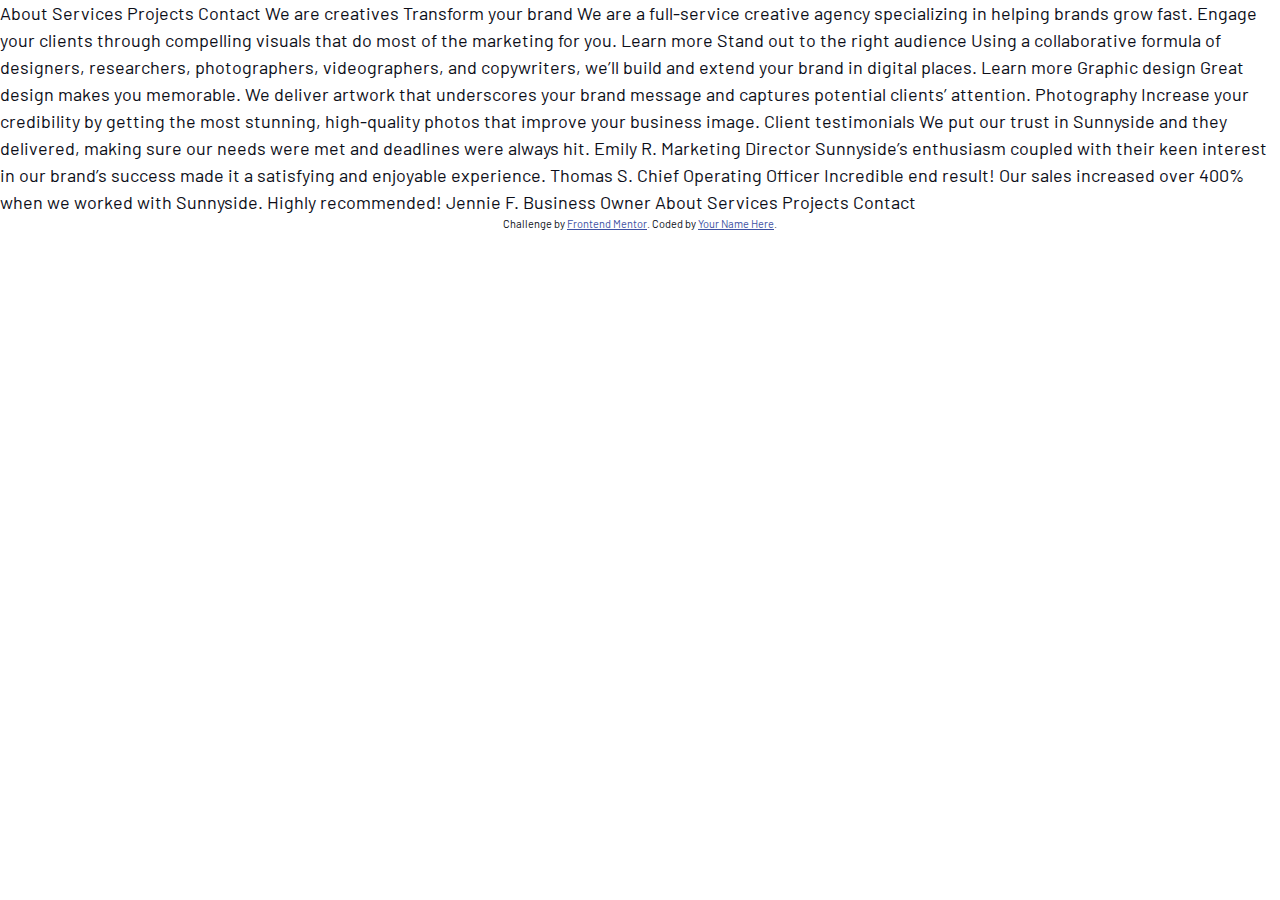
==== index.html @ b8623602 "initial commit" ====
<!DOCTYPE html>
<html lang="en">
  <head>
    <meta charset="UTF-8" />
    <meta name="viewport" content="width=device-width, initial-scale=1.0" />
    <!-- displays site properly based on user's device -->

    <link
      rel="icon"
      type="image/png"
      sizes="32x32"
      href="./images/favicon-32x32.png"
    />

    <!-- GOOGLE FONTS -->
    <link rel="preconnect" href="https://fonts.googleapis.com" />
    <link rel="preconnect" href="https://fonts.gstatic.com" crossorigin />
    <link
      href="https://fonts.googleapis.com/css2?family=Barlow:wght@600&family=Fraunces:wght@700;900&display=swap"
      rel="stylesheet"
    />

    <link rel="stylesheet" href="design.css" />

    <title>Frontend Mentor | Sunnyside agency landing page</title>

    <!-- Feel free to remove these styles or customise in your own stylesheet 👍 -->
    <style>
      .attribution {
        font-size: 11px;
        text-align: center;
      }
      .attribution a {
        color: hsl(228, 45%, 44%);
      }
    </style>
  </head>
  <body>
    About Services Projects Contact We are creatives Transform your brand We are
    a full-service creative agency specializing in helping brands grow fast.
    Engage your clients through compelling visuals that do most of the marketing
    for you. Learn more Stand out to the right audience Using a collaborative
    formula of designers, researchers, photographers, videographers, and
    copywriters, we’ll build and extend your brand in digital places. Learn more
    Graphic design Great design makes you memorable. We deliver artwork that
    underscores your brand message and captures potential clients’ attention.
    Photography Increase your credibility by getting the most stunning,
    high-quality photos that improve your business image. Client testimonials We
    put our trust in Sunnyside and they delivered, making sure our needs were
    met and deadlines were always hit. Emily R. Marketing Director Sunnyside’s
    enthusiasm coupled with their keen interest in our brand’s success made it a
    satisfying and enjoyable experience. Thomas S. Chief Operating Officer
    Incredible end result! Our sales increased over 400% when we worked with
    Sunnyside. Highly recommended! Jennie F. Business Owner About Services
    Projects Contact

    <div class="attribution">
      Challenge by
      <a href="https://www.frontendmentor.io?ref=challenge" target="_blank"
        >Frontend Mentor</a
      >. Coded by <a href="#">Your Name Here</a>.
    </div>
  </body>
</html>
---- design.css ----
/*
# Front-end Style Guide

## Layout

The designs were created to the following widths:

- Mobile: 375px
- Desktop: 1440px

## Colors

### Primary

- Soft red: hsl(7, 99%, 70%)
- Yellow: hsl(51, 100%, 49%)
- Dark desaturated cyan (graphic design text): hsl(167, 40%, 24%)
- Dark blue (photography text): hsl(198, 62%, 26%)
- Dark moderate cyan (footer): hsl(168, 34%, 41%)

### Neutral

- Very dark desaturated blue: hsl(212, 27%, 19%)
- Very dark grayish blue: hsl(213, 9%, 39%)
- Dark grayish blue: hsl(232, 10%, 55%)
- Grayish blue: hsl(210, 4%, 67%)
- White: hsl(0, 0%, 100%)

## Typography

### Body Copy
- Font size: 18px

### Font

- Family: [Barlow](https://fonts.google.com/specimen/Barlow)
- Weights: 600
- Family: [Fraunces](https://fonts.google.com/specimen/Fraunces)
- Weights: 700, 900 
*/

/* ------------------- */
/* Custom properties   */
/* ------------------- */

:root {
  /* colors */
  --clr-dark: 230, 35%, 7%;
  --clr-light: 231, 77%, 90%;
  --clr-white: 0, 0%, 100%;

  /* font sizes */
  /* --fs-900: clamp(5rem, 8vw + 1rem, 9.375rem);
  --fs-800: 3.5rem;
  --fs-700: 1.5rem;
  --fs-600: 1rem; */
  --fs-500: 4rem;
  --fs-400: 3.4rem;
  --fs-300: 2.2rem;
  --fs-200: 1.8rem;

  /* font-families */
  --ff-sans-serif: "Barlow", sans-serif;
  --ff-serif: "Fraunces", serif;
  /* font weight: 700, 900 */

  /* --flow-space: 1rem; */
}

/* --------------------- */
/*          Reset        */
/* --------------------- */

/* Box sizing */
*,
*::before,
*::after {
  box-sizing: border-box;
}

/* Reset margins */
body,
h1,
h2,
h3,
h4,
h5,
p,
figure,
picture {
  margin: 0;
}

h1,
h2,
h3,
h4,
h5,
h6,
p {
  font-weight: 600;
}

/* set up the body */
body {
  font-family: var(--ff-sans-serif);
  font-size: var(--fs-200);

  color: hsl(var(--clr-dark));
  background-color: hsl(var(--clr-white));

  line-height: 1.5;
  min-height: 100vh;

  /* display: grid;
  grid-template-rows: min-content 1fr; */

  overflow-x: hidden;
}

/* make images easier to work with */
img,
picture {
  max-width: 100%;
  /* display: block; */
}

/* make forms elements easier to work with */
input,
button,
textarea,
select {
  font: inherit;
}

/* remove animations for people who've turned them off */
@media (prefers-reduced-motion: reduce) {
  html:focus-within {
    scroll-behavior: auto;
  }

  *,
  *::before,
  *::after {
    animation-duration: 0.01ms !important;
    animation-iteration-count: 1 !important;
    transition-duration: 0.01ms !important;
    scroll-behavior: auto !important;
  }
}

/* ------------------ */
/*      typography    */
/* ------------------ */

html {
  font-size: 62.5%;
}

.ff-sans-serif {
  font-family: var(--ff-sans-serif);
}

.ff-serif {
  font-family: var(--ff-serif);
  font-weight: 700;
  /* font-weight: 900;  for h1*/
}
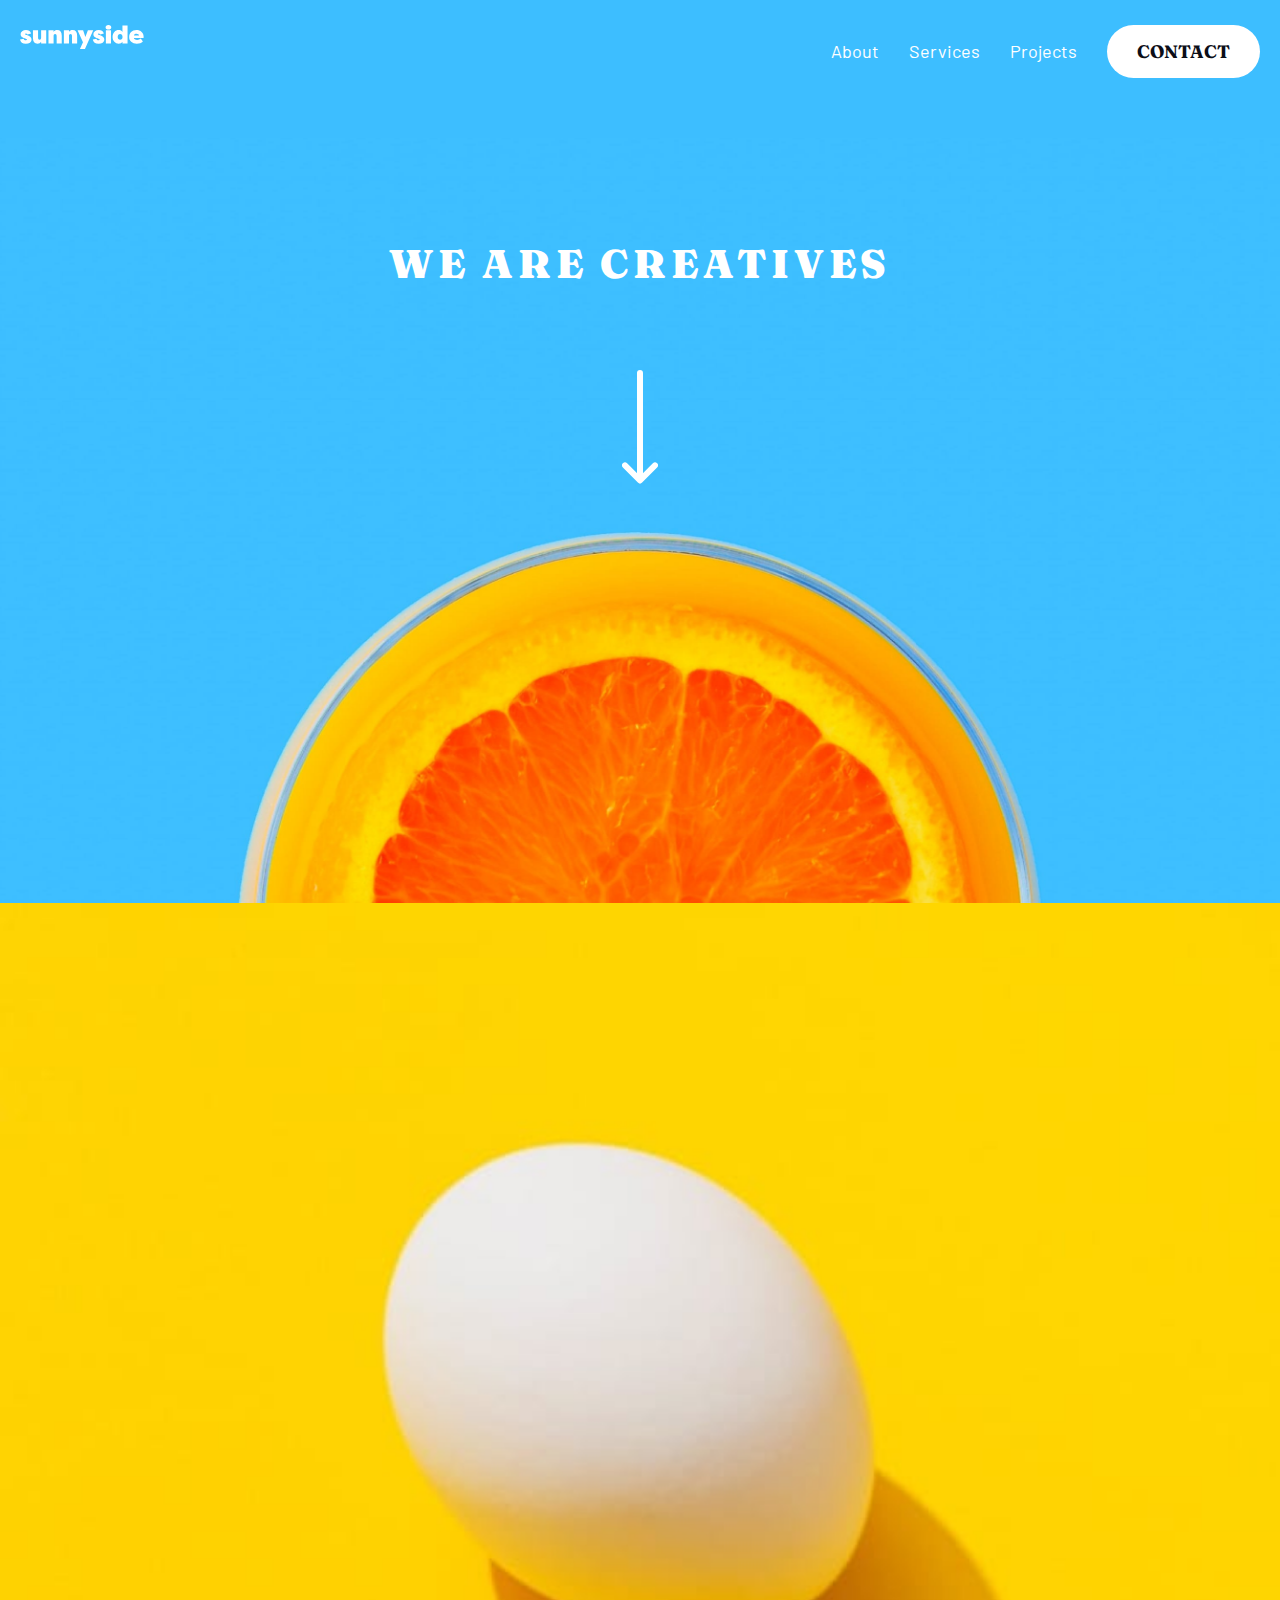
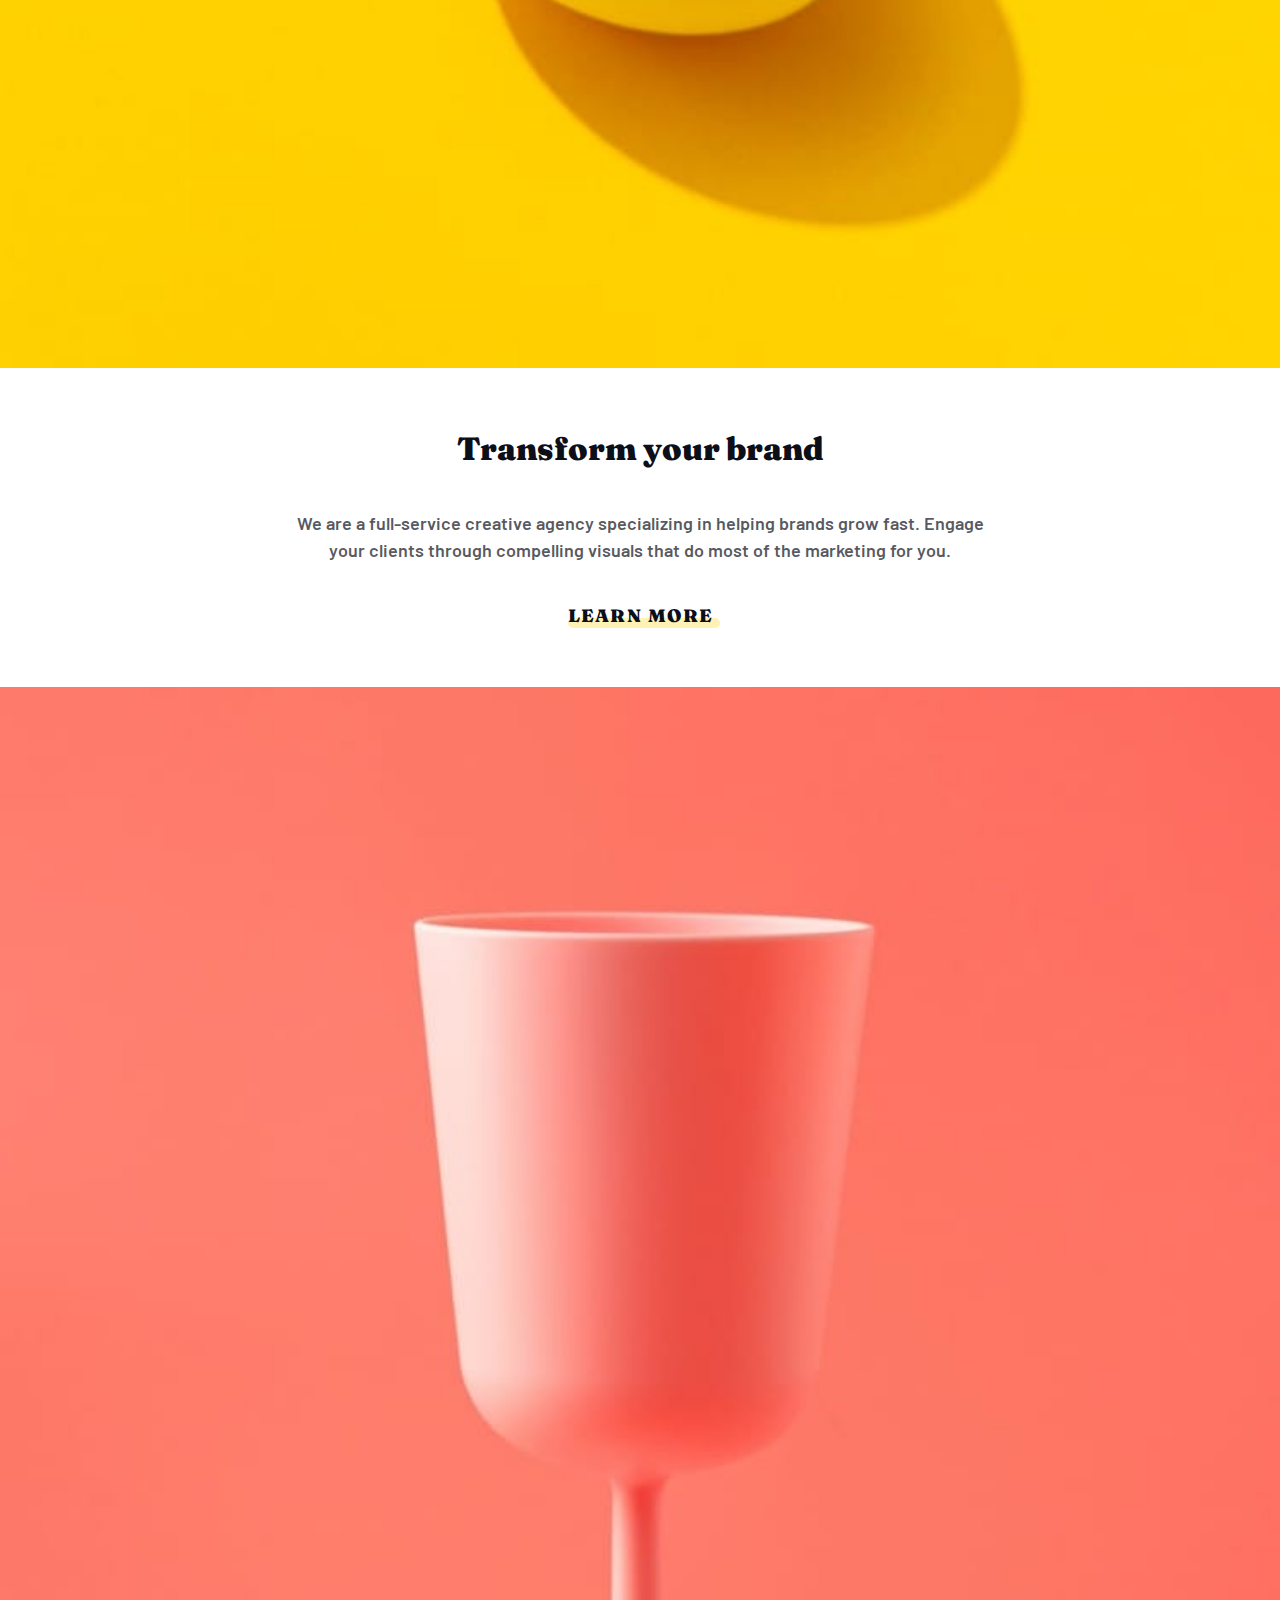
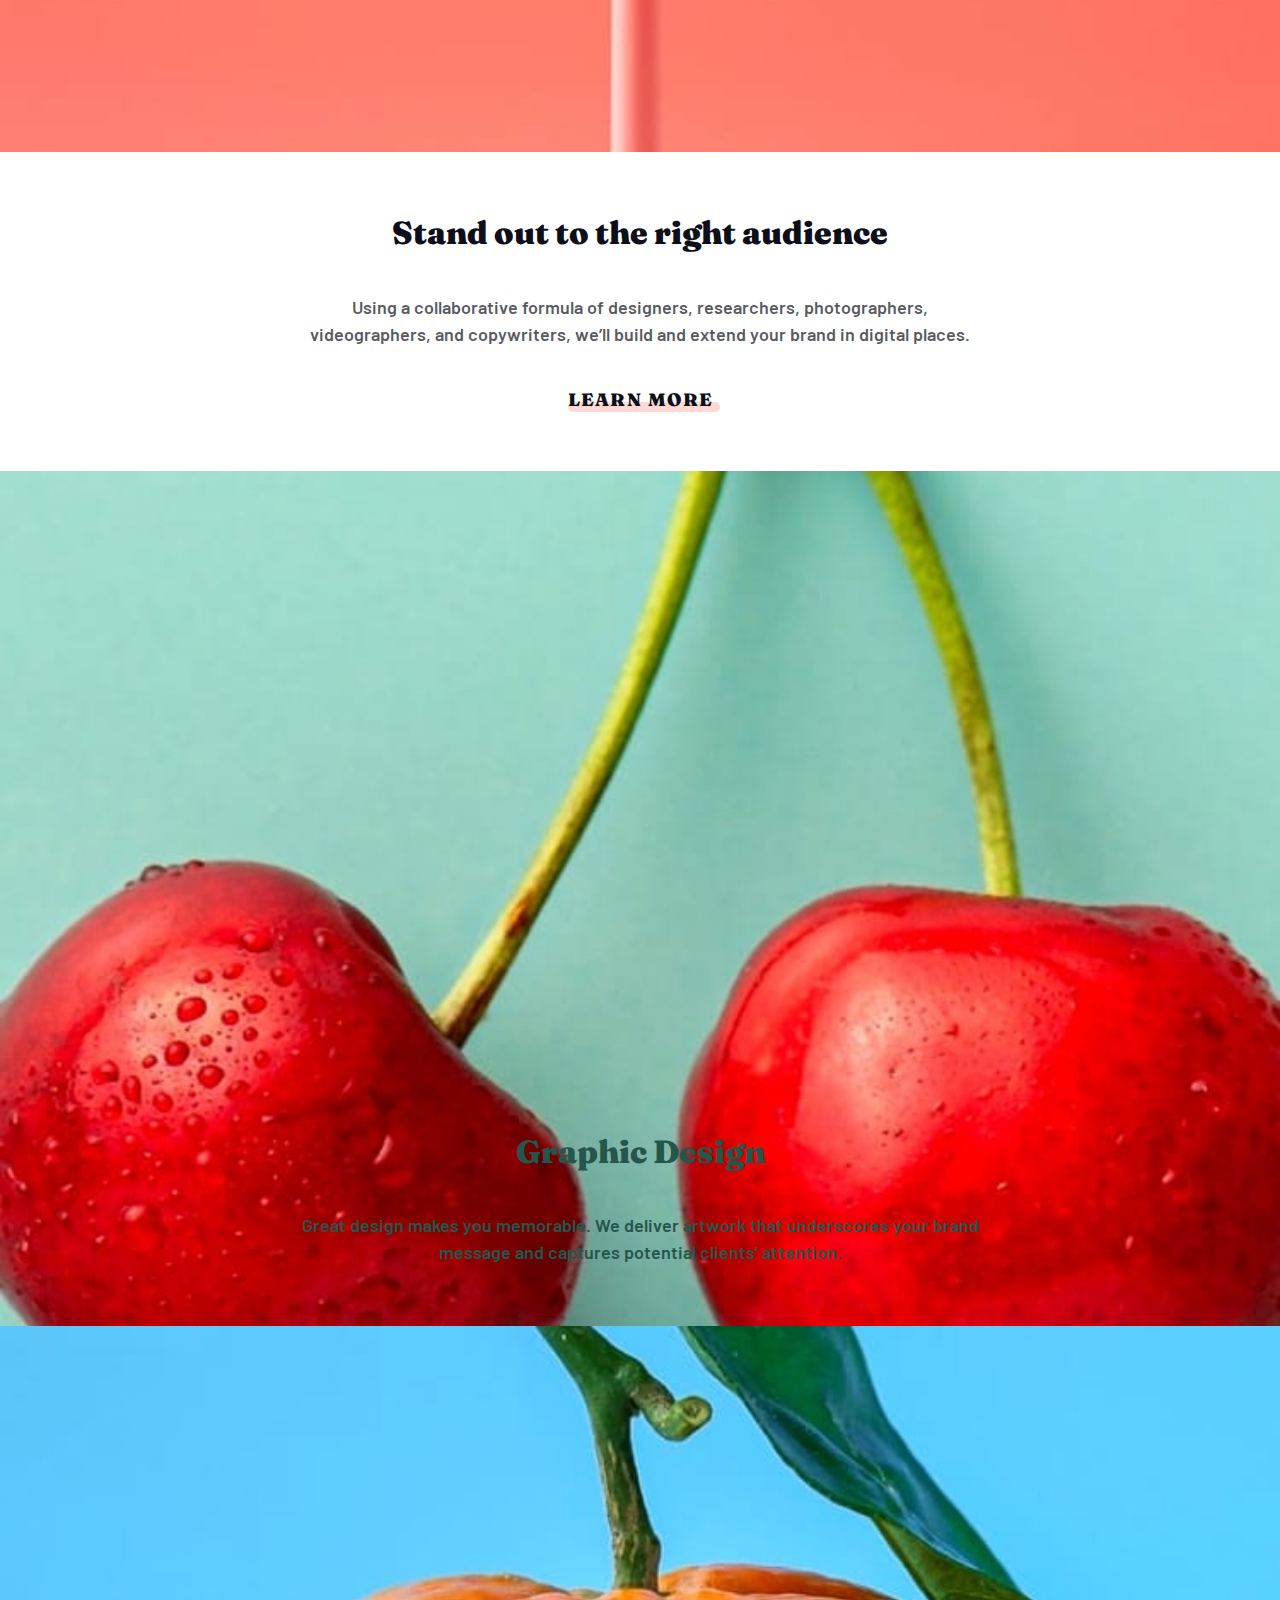
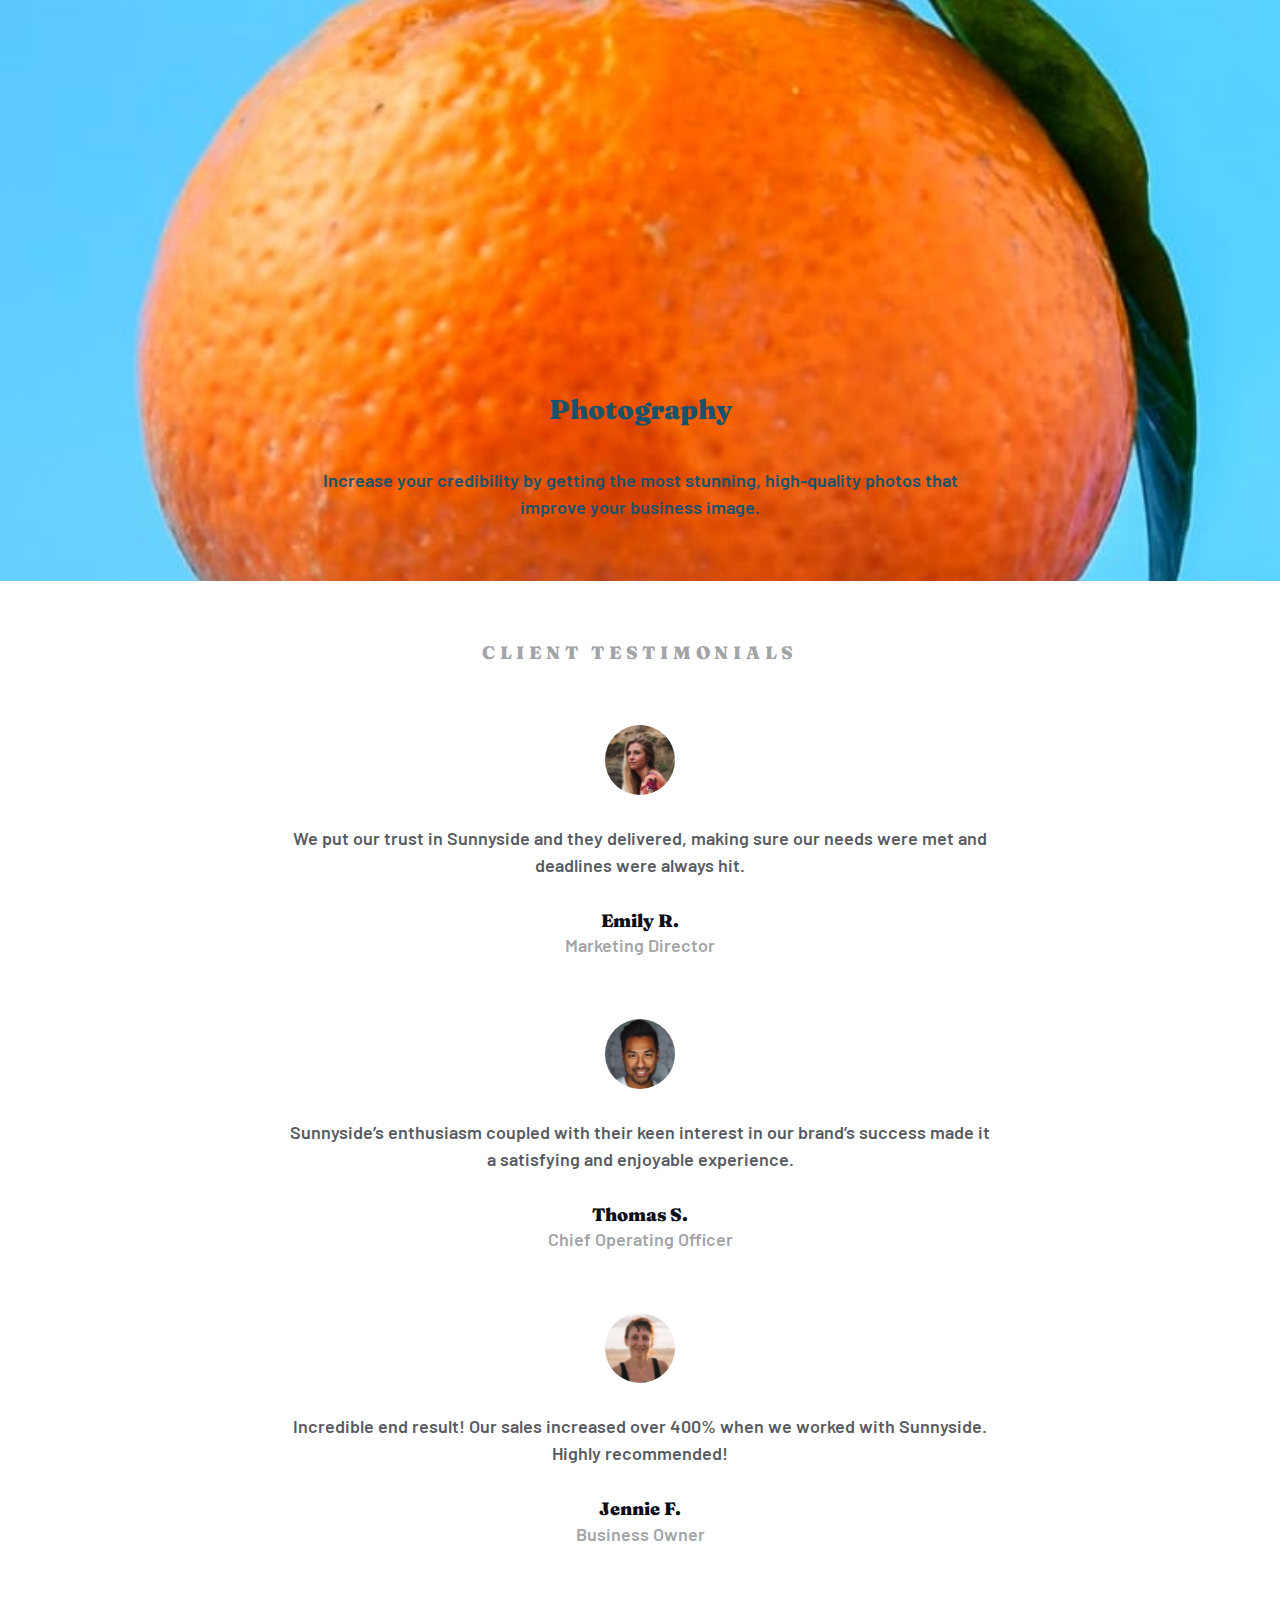
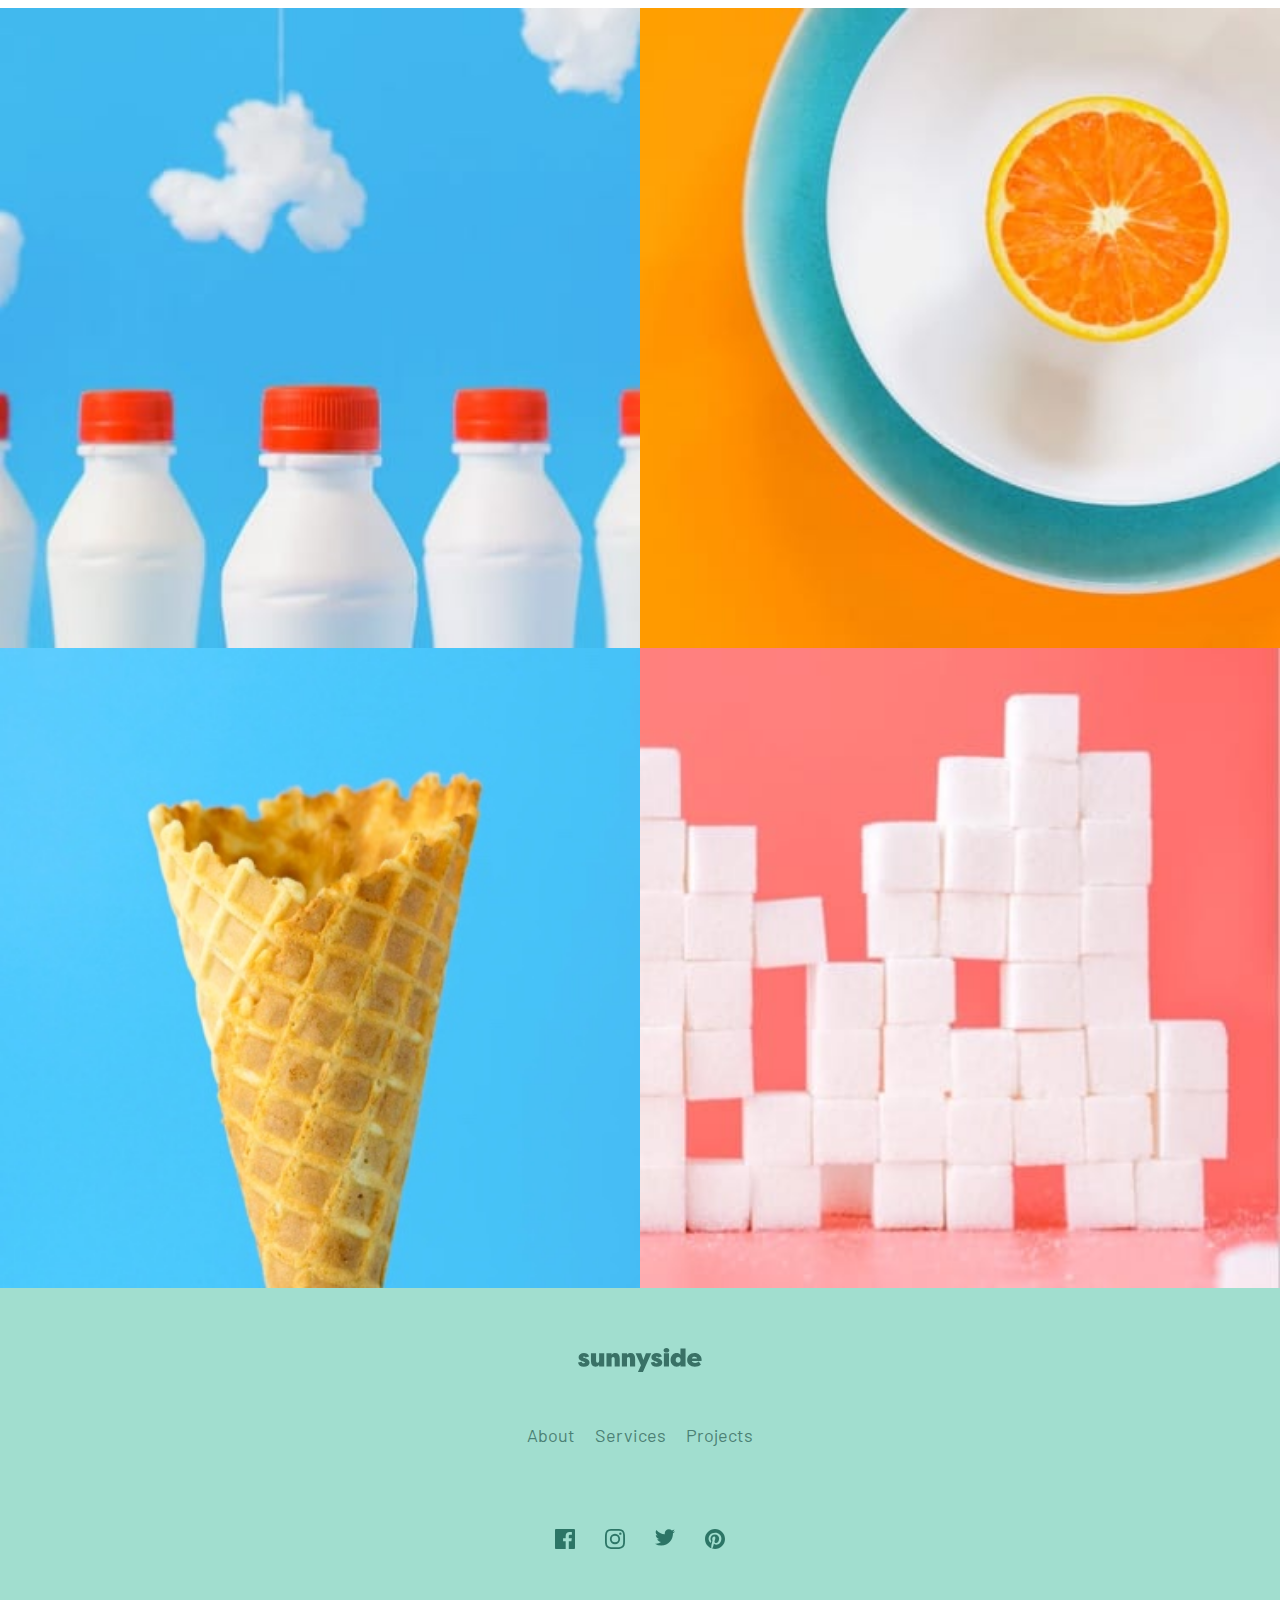
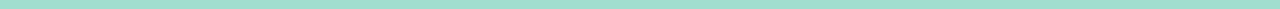
==== commit 0d070568: "finished desktop styling and fixed the mobile navigation, changed file structure" ====
--- a/index.html
+++ b/index.html
@@ -2,15 +2,8 @@
 <html lang="en">
   <head>
     <meta charset="UTF-8" />
+    <meta http-equiv="X-UA-Compatible" content="IE=edge" />
     <meta name="viewport" content="width=device-width, initial-scale=1.0" />
-    <!-- displays site properly based on user's device -->
-
-    <link
-      rel="icon"
-      type="image/png"
-      sizes="32x32"
-      href="./images/favicon-32x32.png"
-    />
 
     <!-- GOOGLE FONTS -->
     <link rel="preconnect" href="https://fonts.googleapis.com" />
@@ -20,45 +13,329 @@
       rel="stylesheet"
     />
 
+    <!-- CSS -->
     <link rel="stylesheet" href="design.css" />
 
-    <title>Frontend Mentor | Sunnyside agency landing page</title>
-
-    <!-- Feel free to remove these styles or customise in your own stylesheet 👍 -->
-    <style>
-      .attribution {
-        font-size: 11px;
-        text-align: center;
-      }
-      .attribution a {
-        color: hsl(228, 45%, 44%);
-      }
-    </style>
+    <!-- JS -->
+    <script defer src="./script.js"></script>
+
+    <title>DESIGN FILE</title>
   </head>
   <body>
-    About Services Projects Contact We are creatives Transform your brand We are
-    a full-service creative agency specializing in helping brands grow fast.
-    Engage your clients through compelling visuals that do most of the marketing
-    for you. Learn more Stand out to the right audience Using a collaborative
-    formula of designers, researchers, photographers, videographers, and
-    copywriters, we’ll build and extend your brand in digital places. Learn more
-    Graphic design Great design makes you memorable. We deliver artwork that
-    underscores your brand message and captures potential clients’ attention.
-    Photography Increase your credibility by getting the most stunning,
-    high-quality photos that improve your business image. Client testimonials We
-    put our trust in Sunnyside and they delivered, making sure our needs were
-    met and deadlines were always hit. Emily R. Marketing Director Sunnyside’s
-    enthusiasm coupled with their keen interest in our brand’s success made it a
-    satisfying and enjoyable experience. Thomas S. Chief Operating Officer
-    Incredible end result! Our sales increased over 400% when we worked with
-    Sunnyside. Highly recommended! Jennie F. Business Owner About Services
-    Projects Contact
-
-    <div class="attribution">
-      Challenge by
-      <a href="https://www.frontendmentor.io?ref=challenge" target="_blank"
-        >Frontend Mentor</a
-      >. Coded by <a href="#">Your Name Here</a>.
-    </div>
+    <!--TODO HERE PUT SKIP TO CONTENT -->
+    <!-- <div class="nav-deco"></div> -->
+    <header class="bg-blue">
+      <!-- <div class="flex-media"> -->
+      <!-- LOGO -->
+      <div class="flex flex-row container p-top-m just-spbt">
+        <div class="logo">
+          <img src="./images/logo.svg" alt="sunnyside site logo" />
+        </div>
+
+        <!-- MENU HAMBURGER -->
+        <button class="mobile-nav-toggle" aria-controls="primary-navigation">
+          <span class="sr-only mobile-nav-toggle__span" aria-expanded="false"
+            >Menu</span
+          >
+        </button>
+
+        <!-- NAVIGATION -->
+        <nav>
+          <div class="nav-deco-control" data-visible="false">
+            <div class="nav-deco"></div>
+          </div>
+          <ul
+            class="primary-navigation bg-white flow"
+            data-visible="false"
+            id="primary-navigation"
+          >
+            <li>
+              <a href="#" class="text-gray--med fs-200">About</a>
+            </li>
+            <li>
+              <a href="#" class="text-gray--med fs-200">Services</a>
+            </li>
+            <li>
+              <a href="#" class="text-gray--med fs-200">Projects</a>
+            </li>
+            <!--TODO special button -->
+            <li>
+              <a
+                href="#"
+                class="text-gray fs-200 ff-serif uppercase btn-primary"
+                >Contact</a
+              >
+            </li>
+          </ul>
+        </nav>
+      </div>
+      <!-- </div> -->
+    </header>
+
+    <!--      -->
+    <!-- MAIN -->
+    <!--      -->
+    <main id="main">
+      <div class="bg-blue banner">
+        <h1 class="ff-serif fs-500 text-white letter-spacing-1 uppercase">
+          We are creatives
+        </h1>
+
+        <div>
+          <img src="./images/icon-arrow-down.svg" alt="" />
+        </div>
+      </div>
+      <div class="container-chess">
+        <!-- FIRST PAIR -->
+
+        <div class="box container flow order--2 flex-col-al-c">
+          <h2 class="ff-serif fs-400">Transform your brand</h2>
+          <p class="text-gray text-container">
+            We are a full-service creative agency specializing in helping brands
+            grow fast. Engage your clients through compelling visuals that do
+            most of the marketing for you.
+          </p>
+          <a href="#" class="underline-link ff-serif underline-link--yellow"
+            >Learn more
+            <span class="sr-only"> about how we can transform your brand</span>
+          </a>
+        </div>
+
+        <div class="box order--1">
+          <picture>
+            <source
+              srcset="./images/mobile/image-transform.jpg"
+              media="(max-width: 89.999em)"
+            />
+            <source
+              srcset="./images/desktop/image-transform.jpg"
+              media="(min-width: 90em)"
+            />
+            <!-- Decorative images: Provide a null text alternative (alt="") when the only purpose of an image is to add visual decoration to the page, rather than to convey information that is important to understanding the page. -->
+            <img src="./images/mobile/image-transform.jpg" alt="" />
+          </picture>
+        </div>
+
+        <!-- SECOND PAIR -->
+        <div class="box container flow order--4 flex-col-al-c">
+          <h2 class="ff-serif fs-400">Stand out to the right audience</h2>
+          <p class="text-gray text-container">
+            Using a collaborative formula of designers, researchers,
+            photographers, videographers, and copywriters, we’ll build and
+            extend your brand in digital places.
+          </p>
+          <a href="#" class="underline-link underline-link--pink ff-serif"
+            >Learn more
+            <span class="sr-only"> about how we can transform your brand</span>
+          </a>
+        </div>
+        <div class="box order--3">
+          <picture>
+            <source
+              srcset="./images/mobile/image-stand-out.jpg"
+              media="(max-width: 89.999em)"
+            />
+            <source
+              srcset="./images/desktop/image-stand-out.jpg"
+              media="(min-width: 90em)"
+            />
+            <img src="./images/mobile/image-stand-out.jpg" alt="" />
+          </picture>
+        </div>
+      </div>
+    </main>
+
+    <article id="article-about" class="article-about">
+      <!-- THIRD PAIR -->
+      <div class="des-box graphic-des-box">
+        <div class="box container flow flex-col-al-c">
+          <h2 class="ff-serif fs-400 text-green-dark">Graphic Design</h2>
+          <p class="text-green-dark text-container">
+            Great design makes you memorable. We deliver artwork that
+            underscores your brand message and captures potential clients’
+            attention.
+          </p>
+        </div>
+      </div>
+
+      <div class="des-box photography-des-box">
+        <div class="box container flow flex-col-al-c">
+          <h2 class="ff-serif text-blue-dark">Photography</h2>
+          <p class="text-blue-dark text-container">
+            Increase your credibility by getting the most stunning, high-quality
+            photos that improve your business image.
+          </p>
+        </div>
+      </div>
+    </article>
+
+    <article
+      id="client-testimonials"
+      class="flex flex-gap--lrg container client-testimonials"
+    >
+      <h2 class="ff-serif fs-200 letter-spacing-1 text-gray--light uppercase">
+        Client testimonials
+      </h2>
+
+      <div class="flex client-testimonials-flex flex-gap--lrg">
+        <div class="flow flow--sm flex-col-al-c flex-gap">
+          <img
+            class="client__image"
+            src="./images/image-emily.jpg"
+            alt="happy client"
+          />
+          <p class="text-gray text-container">
+            We put our trust in Sunnyside and they delivered, making sure our
+            needs were met and deadlines were always hit.
+          </p>
+          <div class="client__info">
+            <p class="ff-serif">Emily R.</p>
+            <p class="text-gray--light">Marketing Director</p>
+          </div>
+        </div>
+
+        <div class="flow flow--sm flex-col-al-c flex-gap">
+          <img
+            class="client__image"
+            src="./images/image-thomas.jpg"
+            alt="happy client"
+          />
+          <p class="text-gray text-container">
+            Sunnyside’s enthusiasm coupled with their keen interest in our
+            brand’s success made it a satisfying and enjoyable experience.
+          </p>
+          <div class="client__info">
+            <p class="ff-serif">Thomas S.</p>
+            <p class="text-gray--light">Chief Operating Officer</p>
+          </div>
+        </div>
+
+        <div class="flow flow--sm flex-col-al-c flex-gap">
+          <img
+            class="client__image"
+            src="./images/image-jennie.jpg"
+            alt="happy client"
+          />
+          <p class="text-gray text-container">
+            Incredible end result! Our sales increased over 400% when we worked
+            with Sunnyside. Highly recommended!
+          </p>
+          <div class="client__info">
+            <p class="ff-serif">Jennie F.</p>
+            <p class="text-gray--light">Business Owner</p>
+          </div>
+        </div>
+      </div>
+    </article>
+
+    <!--               -->
+    <!-- IMAGE GALLERY -->
+    <!--TODO label          -->
+    <section id="image-gallery" class="image-gallery">
+      <!-- first pic -->
+      <picture>
+        <source
+          srcset="./images/mobile/image-gallery-milkbottles.jpg"
+          media="(max-width: 89.999em)"
+        />
+        <source
+          srcset="./images/desktop/image-gallery-milkbottles.jpg"
+          media="(min-width: 90em)"
+        />
+        <img src="./images/mobile/image-gallery-milkbottles.jpg" alt="" />
+      </picture>
+      <!-- second pic -->
+      <picture>
+        <source
+          srcset="./images/mobile/image-gallery-orange.jpg"
+          media="(max-width: 89.999em)"
+        />
+        <source
+          srcset="./images/desktop/image-gallery-orange.jpg"
+          media="(min-width: 90em)"
+        />
+        <img src="./images/mobile/image-gallery-orange.jpg" alt="" />
+      </picture>
+      <!-- third pic -->
+      <picture>
+        <source
+          srcset="./images/mobile/image-gallery-cone.jpg"
+          media="(max-width: 89.999em)"
+        />
+        <source
+          srcset="./images/desktop/image-gallery-cone.jpg"
+          media="(min-width: 90em)"
+        />
+        <img src="./images/mobile/image-gallery-cone.jpg" alt="" />
+      </picture>
+      <!-- forth pic -->
+      <picture>
+        <source
+          srcset="./images/mobile/image-gallery-sugar-cubes.jpg"
+          media="(max-width: 89.999em)"
+        />
+        <source
+          srcset="./images/desktop/image-gallery-sugar-cubes.jpg"
+          media="(min-width: 90em)"
+        />
+        <img src="./images/mobile/image-gallery-sugar-cubes.jpg" alt="" />
+      </picture>
+    </section>
+
+    <!--         -->
+    <!-- FOOTER  -->
+    <!--         -->
+    <footer
+      class="bg-green container flow flex-col-al-c flex-gap--sm"
+      id="footer-nav"
+    >
+      <!-- LOGO -->
+      <div class="logo">
+        <img
+          src="./images/logo.svg"
+          alt="sunnyside site logo"
+          class="svg-green-filter"
+        />
+      </div>
+
+      <!-- footer NAVIGATION -->
+      <nav class="flow">
+        <ul class="flex flex-row just-spev">
+          <li>
+            <a href="#" class="fs-200 text-green-med">About</a>
+          </li>
+          <li>
+            <a href="#" class="fs-200 text-green-med">Services</a>
+          </li>
+          <li>
+            <a href="#" class="fs-200 text-green-med">Projects</a>
+          </li>
+        </ul>
+
+        <!-- SOCIAL MEDIA -->
+        <ul class="flex flex-row just-cen flex-gap--m p-top-b">
+          <li>
+            <a href="#">
+              <img src="./images/icon-facebook.svg" alt="Facebook icon link" />
+            </a>
+          </li>
+          <li>
+            <a href="#"
+              ><img src="./images/icon-instagram.svg" alt="instagram icon link"
+            /></a>
+          </li>
+          <li>
+            <a href="#"
+              ><img src="./images/icon-twitter.svg" alt="twitter icon link"
+            /></a>
+          </li>
+          <li>
+            <a href="#"
+              ><img src="./images/icon-pinterest.svg" alt="pinterest icon link"
+            /></a>
+          </li>
+        </ul>
+      </nav>
+    </footer>
   </body>
 </html>
--- a/design.css
+++ b/design.css
@@ -48,6 +48,14 @@
   --clr-dark: 230, 35%, 7%;
   --clr-light: 231, 77%, 90%;
   --clr-white: 0, 0%, 100%;
+
+  --clr-blue-main: 200, 100%, 62%;
+  --clr-yellow-main: 50, 100%, 51%;
+  --clr-pink-main: 6, 99%, 72%;
+  --clr-green-main: 165, 48%, 75%;
+
+  --clr-dark-blue: 198, 62%, 26%;
+  --clr-dark-green: 167, 40%, 24%;
 
   /* font sizes */
   /* --fs-900: clamp(5rem, 8vw + 1rem, 9.375rem);
@@ -55,7 +63,7 @@
   --fs-700: 1.5rem;
   --fs-600: 1rem; */
   --fs-500: 4rem;
-  --fs-400: 3.4rem;
+  --fs-400: 3.2rem;
   --fs-300: 2.2rem;
   --fs-200: 1.8rem;
 
@@ -64,6 +72,9 @@
   --ff-serif: "Fraunces", serif;
   /* font weight: 700, 900 */
 
+  --p-top-sm: 1rem;
+  --p-top-m: 2.5rem;
+  --p-top-b: 5rem;
   /* --flow-space: 1rem; */
 }
 
@@ -101,6 +112,18 @@
   font-weight: 600;
 }
 
+a {
+  color: hsl(var(--clr-dark));
+  text-decoration: none;
+  /* background-color: transparent; */
+}
+
+ul {
+  list-style: none;
+  margin: 0;
+  padding: 0;
+}
+
 /* set up the body */
 body {
   font-family: var(--ff-sans-serif);
@@ -112,9 +135,6 @@
   line-height: 1.5;
   min-height: 100vh;
 
-  /* display: grid;
-  grid-template-rows: min-content 1fr; */
-
   overflow-x: hidden;
 }
 
@@ -122,7 +142,7 @@
 img,
 picture {
   max-width: 100%;
-  /* display: block; */
+  display: block;
 }
 
 /* make forms elements easier to work with */
@@ -149,20 +169,543 @@
   }
 }
 
+/* --------------------- */
+/*Utility classes        */
+/* --------------------- */
+.flex {
+  display: flex;
+  gap: var(--gap, 1rem);
+  flex-direction: column;
+}
+
+.flex-col-al-c {
+  display: flex;
+  flex-direction: column;
+  align-items: center;
+  justify-content: center;
+  gap: var(--gap, 1rem);
+}
+
+.flex-gap {
+  --gap: 1rem;
+}
+
+.flex-gap--sm {
+  --gap: 2rem;
+}
+.flex-gap--m {
+  --gap: 3rem;
+}
+.flex-gap--b {
+  --gap: 4rem;
+}
+.flex-gap--lrg {
+  --gap: 6rem;
+}
+
+.just-spbt {
+  justify-content: space-between;
+}
+
+.just-spev {
+  justify-content: space-evenly;
+}
+
+.just-cen {
+  justify-content: center;
+}
+
+.flex-col {
+  flex-direction: column;
+}
+
+.flex-row {
+  flex-direction: row;
+}
+
+.grid {
+  display: grid;
+  gap: var(--gap, 1rem);
+}
+
+.d-block {
+  display: block;
+}
+
+.container {
+  padding: 6rem 2rem;
+}
+
+.flow > *:where(:not(:last-child)) {
+  margin-bottom: var(--flow-gap, 3rem);
+}
+
+.flow--sm {
+  --flow-gap: 2rem;
+}
+.flow--m {
+  --flow-gap: 3.5rem;
+}
+.flow--big {
+  --flow-gap: 5rem;
+}
+
+.p-top-sm {
+  padding-top: var(--p-top-sm);
+}
+.p-top-m {
+  padding-top: var(--p-top-m);
+}
+
+.p-top-b {
+  padding-top: var(--p-top-b);
+}
+
+.sr-only {
+  position: absolute;
+  width: 1px;
+  height: 1px;
+  padding: 0;
+  margin: -1px;
+  overflow: hidden;
+  clip: rect(0, 0, 0, 0);
+  white-space: nowrap; /* added line */
+  border: 0;
+}
+
+/* ------------------ */
+/*      colors        */
+/* ------------------ */
+
+.bg-white {
+  background-color: hsl(var(--clr-white));
+}
+
+.bg-blue {
+  background-color: hsl(var(--clr-blue-main));
+}
+.bg-green {
+  background-color: hsl(var(--clr-green-main));
+}
+.bg-yellow {
+  background-color: hsl(var(--clr-yellow-main));
+}
+.bg-pink {
+  background-color: hsl(var(--clr-pink-main));
+}
+
+.text-white {
+  color: hsl(var(--clr-white));
+}
+
+.text-gray {
+  color: hsl(var(--clr-dark), 0.7);
+}
+
+.text-gray--med {
+  color: hsl(var(--clr-dark), 0.5);
+}
+
+.text-gray--light {
+  color: hsl(var(--clr-dark), 0.4);
+}
+
+.text-green-dark {
+  color: hsl(var(--clr-dark-green));
+}
+.text-green-med {
+  color: hsl(var(--clr-dark-green), 0.7);
+}
+
+.text-blue-dark {
+  color: hsl(var(--clr-dark-blue));
+}
+
 /* ------------------ */
 /*      typography    */
 /* ------------------ */
 
 html {
   font-size: 62.5%;
+  text-align: center;
 }
 
 .ff-sans-serif {
   font-family: var(--ff-sans-serif);
+  font-weight: 600;
 }
 
 .ff-serif {
   font-family: var(--ff-serif);
+  /* font-weight: 700; */
+  font-weight: 900;
+  line-height: 1.3;
+}
+
+.letter-spacing-1 {
+  letter-spacing: 4.75px;
+}
+.letter-spacing-2 {
+  letter-spacing: 2.7px;
+}
+.letter-spacing-3 {
+  letter-spacing: 2.35px;
+}
+
+.fs-500 {
+  font-size: var(--fs-500);
+}
+.fs-400 {
+  font-size: var(--fs-400);
+}
+.fs-300 {
+  font-size: var(--fs-300);
+}
+.fs-200 {
+  font-size: var(--fs-200);
+}
+
+.uppercase {
+  text-transform: uppercase;
+}
+
+.tx-nowrap {
+  white-space: nowrap;
+}
+
+.text-max-width {
+  max-width: 75ch;
+}
+
+/* --------------- */
+/*  Components     */
+/* --------------- */
+.underline-link {
+  position: relative;
+  text-transform: uppercase;
+  font-weight: 900;
+  letter-spacing: 1.5px;
+}
+
+.underline-link::before {
+  content: "";
+  position: absolute;
+  z-index: -1;
+  height: 1rem;
+  width: 105%;
+  border-radius: 10px;
+  background-color: var(--underline-color, red);
+  opacity: 0.3;
+  bottom: -5%;
+}
+
+.underline-link--yellow {
+  --underline-color: hsl(var(--clr-yellow-main));
+}
+
+.underline-link--pink {
+  --underline-color: hsl(var(--clr-pink-main));
+}
+
+.btn-primary {
+  display: inline-block;
+  background-color: hsl(var(--clr-yellow-main));
   font-weight: 700;
-  /* font-weight: 900;  for h1*/
-}
+  border-radius: 10rem;
+  padding: 1.5rem 3rem;
+}
+
+.btn-primary:hover,
+.btn-primary:focus-visible {
+  background-color: hsl(41, 100%, 50%);
+}
+
+/* NAVIGATION */
+.primary-navigation {
+  display: inline-block;
+}
+
+.mobile-nav-toggle {
+  display: none;
+}
+
+.primary-navigation a:hover {
+  color: hsl(var(--clr-dark));
+}
+
+@media (max-width: 62.499em) {
+  .mobile-nav-toggle {
+    display: inline-block;
+    position: absolute;
+    right: 2rem;
+    top: 3rem;
+    width: 2.4rem;
+    height: 2rem;
+    border: none;
+    margin-left: auto;
+    background-image: url(./images/icon-hamburger.svg);
+    background-size: cover;
+    background-color: transparent;
+  }
+
+  .primary-navigation {
+    background-color: hsl(var(--clr-white));
+    position: fixed;
+    z-index: 1000;
+    right: 2rem;
+    padding: 3rem 6rem;
+    margin-top: 8.8rem;
+    width: clamp(26rem, 85vw, 40rem);
+    --flow-gap: 2rem;
+
+    transform: translateX(110%);
+    transition: transform 0.6s ease-in-out;
+  }
+
+  .nav-deco {
+    position: relative;
+    display: inline;
+    background-color: transparent;
+  }
+
+  .nav-deco::before {
+    content: "";
+    position: fixed;
+    z-index: 1001;
+    display: inline;
+
+    top: 8.35rem;
+    right: 2rem;
+
+    height: 3rem;
+    width: 2rem;
+
+    background-color: hsl(var(--clr-white));
+    background-color: transparent;
+    border-style: solid;
+    border-width: 0 0 2rem 2rem;
+    border-color: transparent transparent hsl(var(--clr-white)) transparent;
+
+    transition: transform 0.5s ease-in-out;
+    transform: translateX(1000%);
+  }
+
+  .primary-navigation[data-visible="true"] {
+    transform: translateX(0);
+    display: inline-block;
+  }
+
+  .nav-deco-control[data-visible="true"] .nav-deco::before {
+    transform: translateX(0%);
+  }
+
+  .btn-primary {
+    margin-top: 0.5rem;
+  }
+}
+
+/* BANNER */
+.banner {
+  background-image: url(./images/mobile/image-header.jpg);
+  background-size: cover;
+  background-position: bottom center;
+  height: 80vh;
+
+  display: flex;
+  flex-direction: column;
+  align-items: center;
+  justify-content: center;
+  gap: 4rem;
+
+  justify-content: flex-start;
+
+  padding-top: 10rem;
+}
+
+.text-container {
+  max-width: 70ch;
+}
+
+/* CONTAINER CHESS */
+.container-chess {
+  display: flex;
+  flex-direction: column;
+}
+
+.container-chess picture img {
+  width: 100%;
+}
+
+.order--1 {
+  order: 1;
+}
+.order--2 {
+  order: 2;
+}
+.order--3 {
+  order: 3;
+}
+.order--4 {
+  order: 4;
+}
+
+/* DESCRIPTION BOX */
+.des-box {
+  height: 95vh;
+
+  display: flex;
+  flex-direction: column;
+  justify-content: flex-end;
+}
+
+.graphic-des-box {
+  background-image: url(./images/mobile/image-graphic-design.jpg);
+  background-position: top center;
+  background-size: cover;
+  background-repeat: no-repeat;
+}
+
+.photography-des-box {
+  background-image: url(./images/mobile/image-photography.jpg);
+  background-position: top center;
+  background-size: cover;
+  background-repeat: no-repeat;
+}
+
+/*CLIENT TESTIMONIALS*/
+.client__image {
+  border-radius: 50%;
+  aspect-ratio: 1;
+  width: 7rem;
+}
+
+/* IMAGE-GALLERY */
+.image-gallery {
+  display: grid;
+  grid-template-columns: 1fr 1fr;
+  grid-template-rows: 1fr 1fr;
+  gap: 0;
+}
+
+.image-gallery > picture > img {
+  height: 100%;
+  width: 100%;
+  display: block;
+}
+
+/* FOOTER */
+.svg-green-filter {
+  filter: brightness(0) saturate(100%) invert(48%) sepia(56%) saturate(305%)
+    hue-rotate(118deg) brightness(72%) contrast(94%);
+}
+
+@media (min-width: 62.5em) {
+  /* BANNER */
+  .banner {
+    background-image: url(./images/desktop/image-header.jpg);
+    height: 85vh;
+    padding-top: 10rem;
+
+    display: flex;
+    justify-content: flex-start;
+    gap: 8rem;
+  }
+
+  .primary-navigation {
+    display: inline-block;
+    background-color: transparent;
+
+    display: flex;
+    flex-direction: row;
+    align-items: center;
+    gap: 3rem;
+    --flow-gap: 0;
+  }
+
+  .primary-navigation a {
+    color: hsl(var(--clr-white));
+  }
+
+  .btn-primary {
+    background-color: hsl(var(--clr-white));
+    color: hsl(var(--clr-dark)) !important;
+  }
+
+  .btn-primary:hover,
+  .btn-primary:focus-visible {
+    background-color: hsl(var(--clr-yellow-main));
+  }
+}
+
+@media (min-width: 90em) {
+  .container {
+    padding: 10rem 14rem;
+  }
+
+  /* NAVIGATION */
+  .bg-blue .container {
+    padding: 4rem 4rem;
+  }
+
+  /* CHESS */
+  .container-chess {
+    flex-direction: row;
+    flex-wrap: wrap;
+
+    text-align: left;
+  }
+
+  .container-chess .box {
+    width: 50%;
+  }
+
+  .container-chess picture img {
+    width: 100%;
+  }
+
+  .container-chess .flex-col-al-c {
+    align-items: start;
+  }
+
+  .order--1 {
+    order: 2;
+  }
+  .order--2 {
+    order: 1;
+  }
+
+  /* ARTICLE ABOUT */
+  .article-about {
+    display: flex;
+    flex-direction: row;
+  }
+
+  .article-about .des-box {
+    width: 50%;
+  }
+
+  .graphic-des-box {
+    background-position: center center;
+  }
+
+  .photography-des-box {
+    background-position: center center;
+  }
+
+  /* CLIENT TESIMTONIALS */
+  .client-testimonials {
+    --gap: 10rem;
+    padding-block: 18rem;
+  }
+
+  .client-testimonials-flex {
+    flex-direction: row;
+  }
+
+  /* IMAGE GALLERY */
+  .image-gallery {
+    grid-template-columns: repeat(4, 1fr);
+    grid-template-rows: 1fr;
+    gap: 0;
+  }
+}
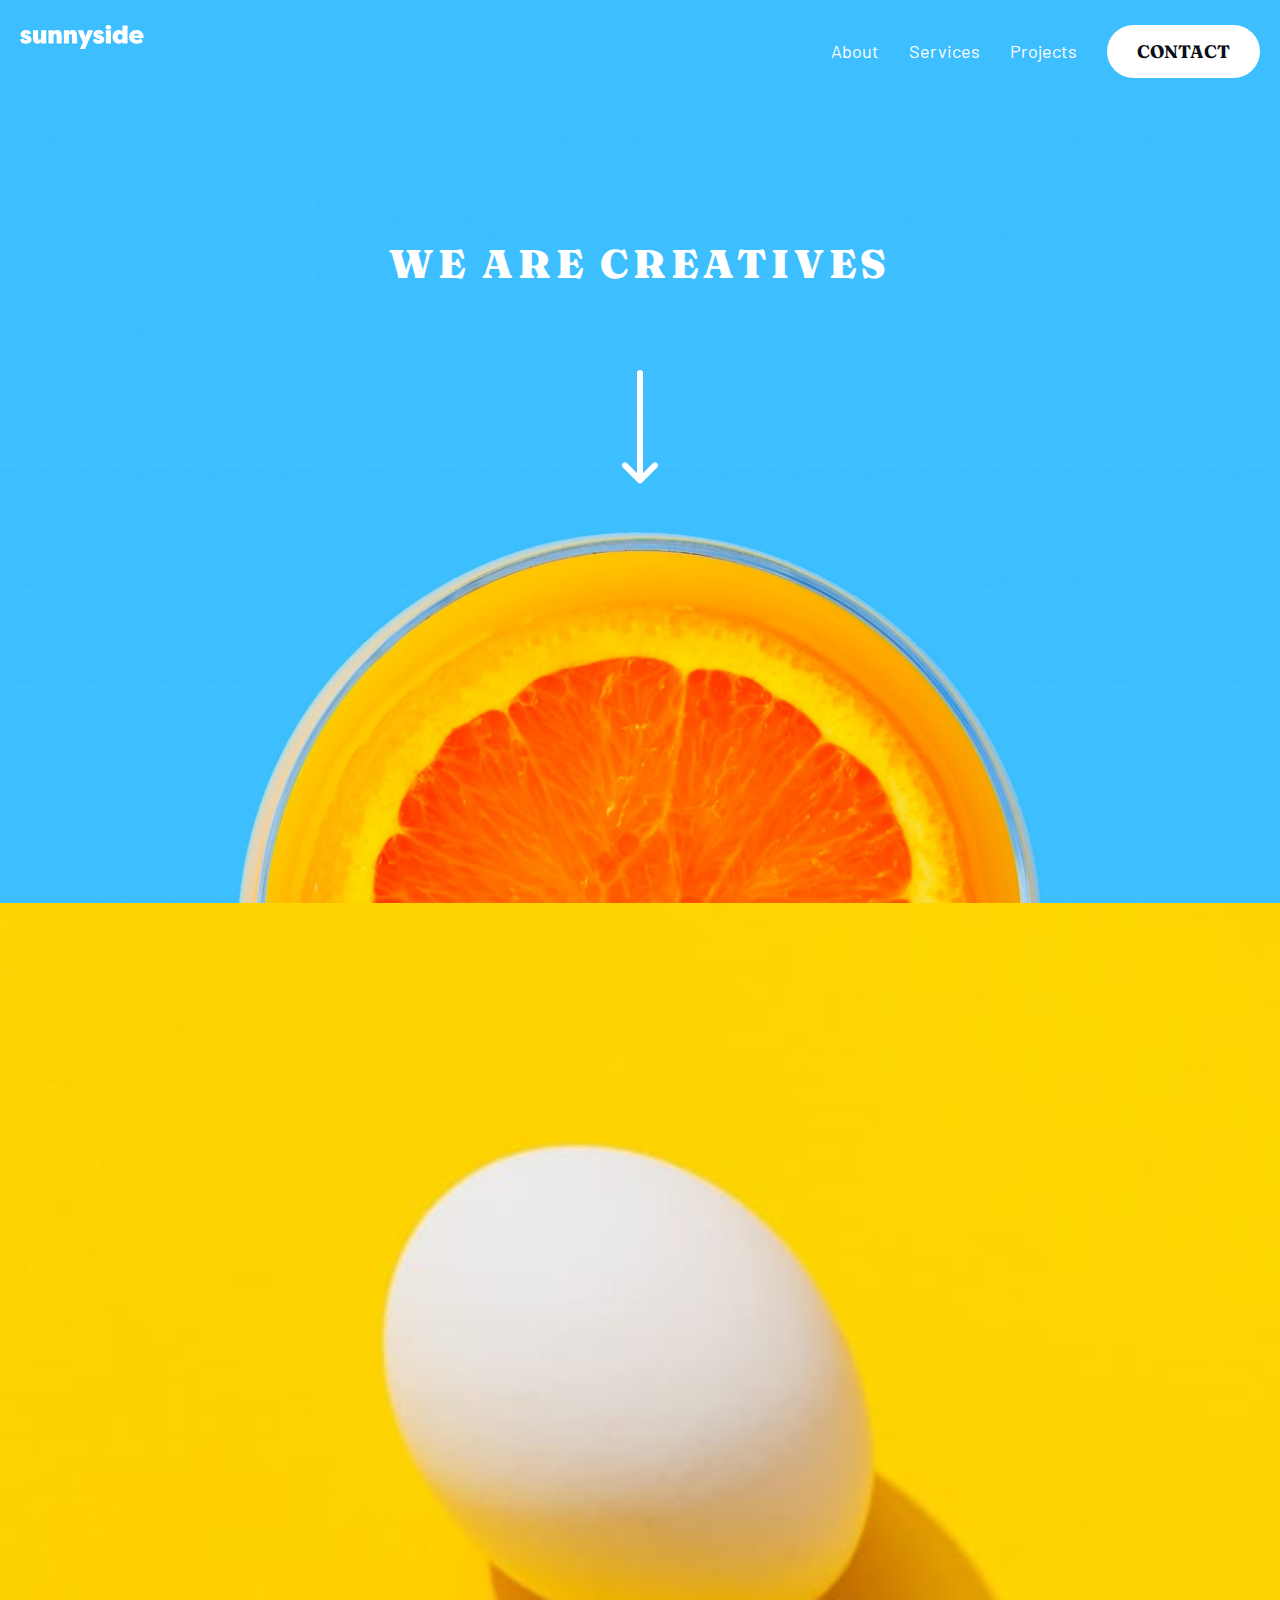
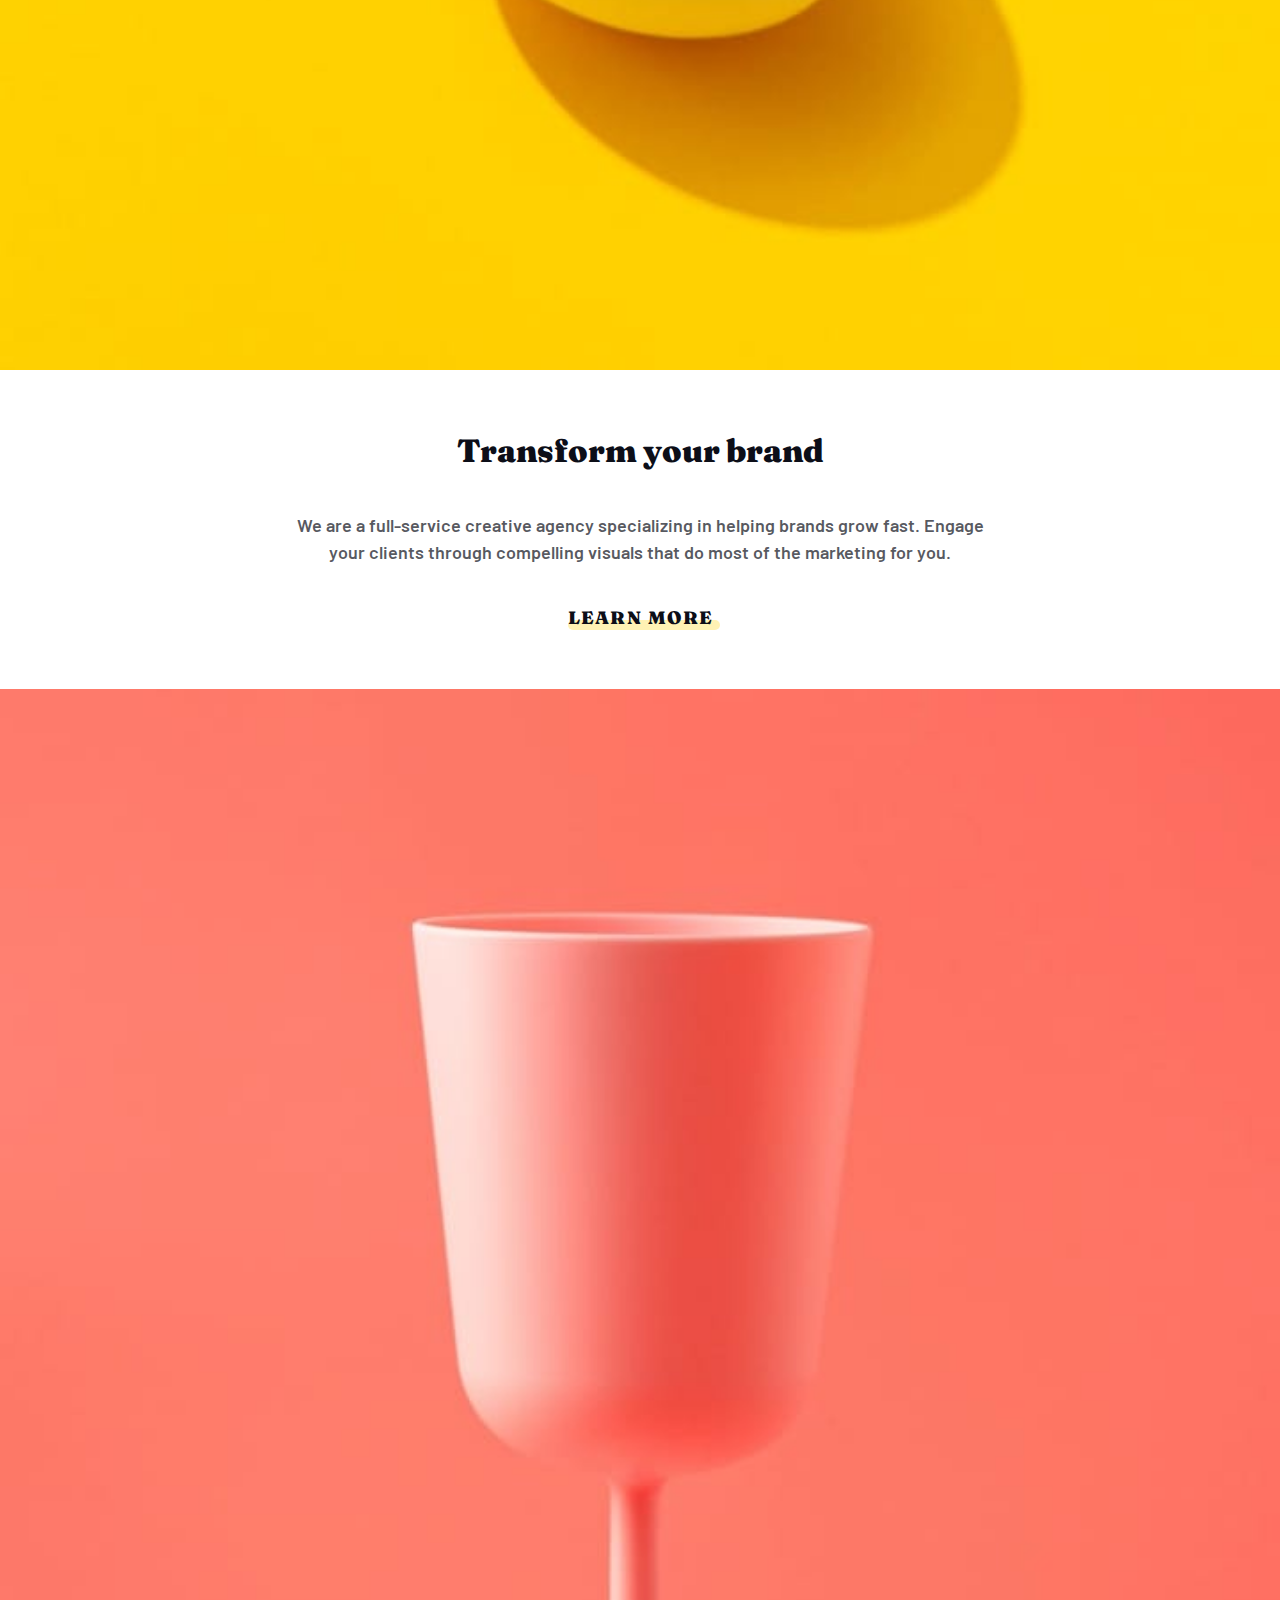
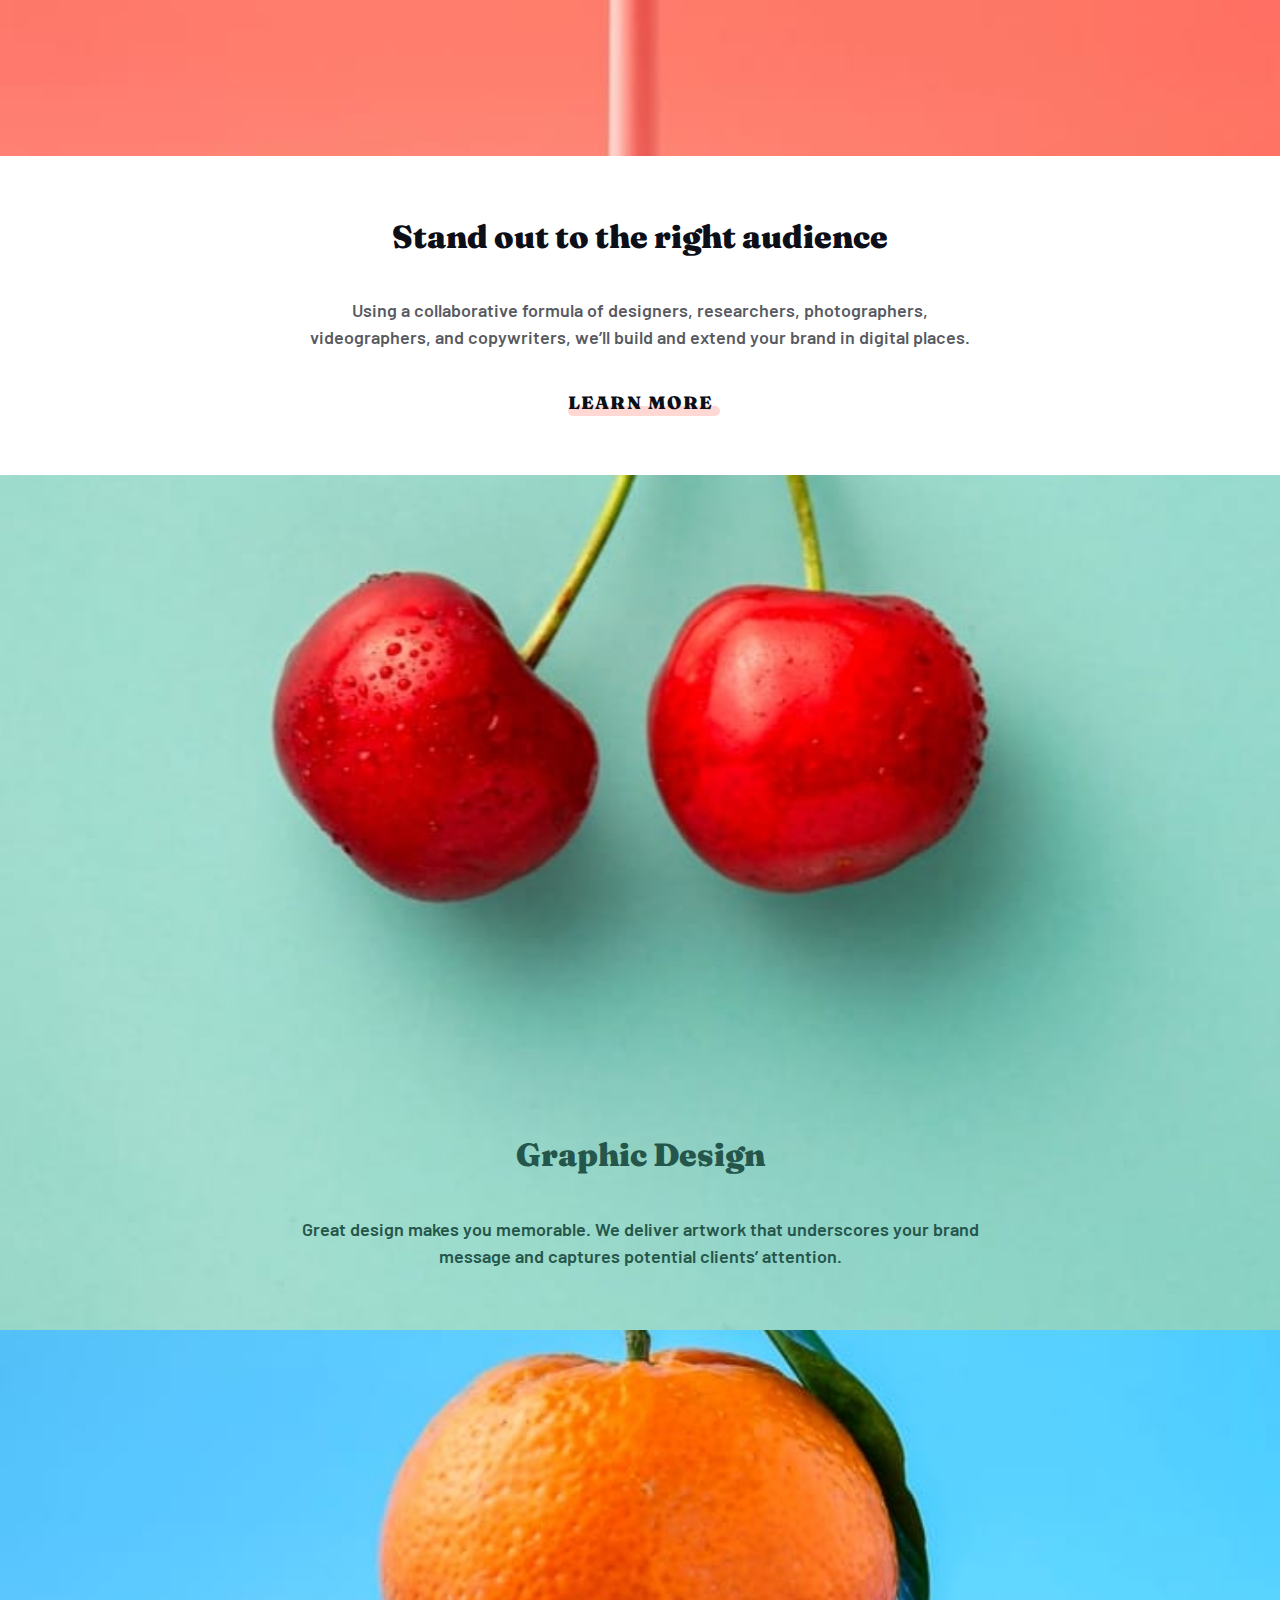
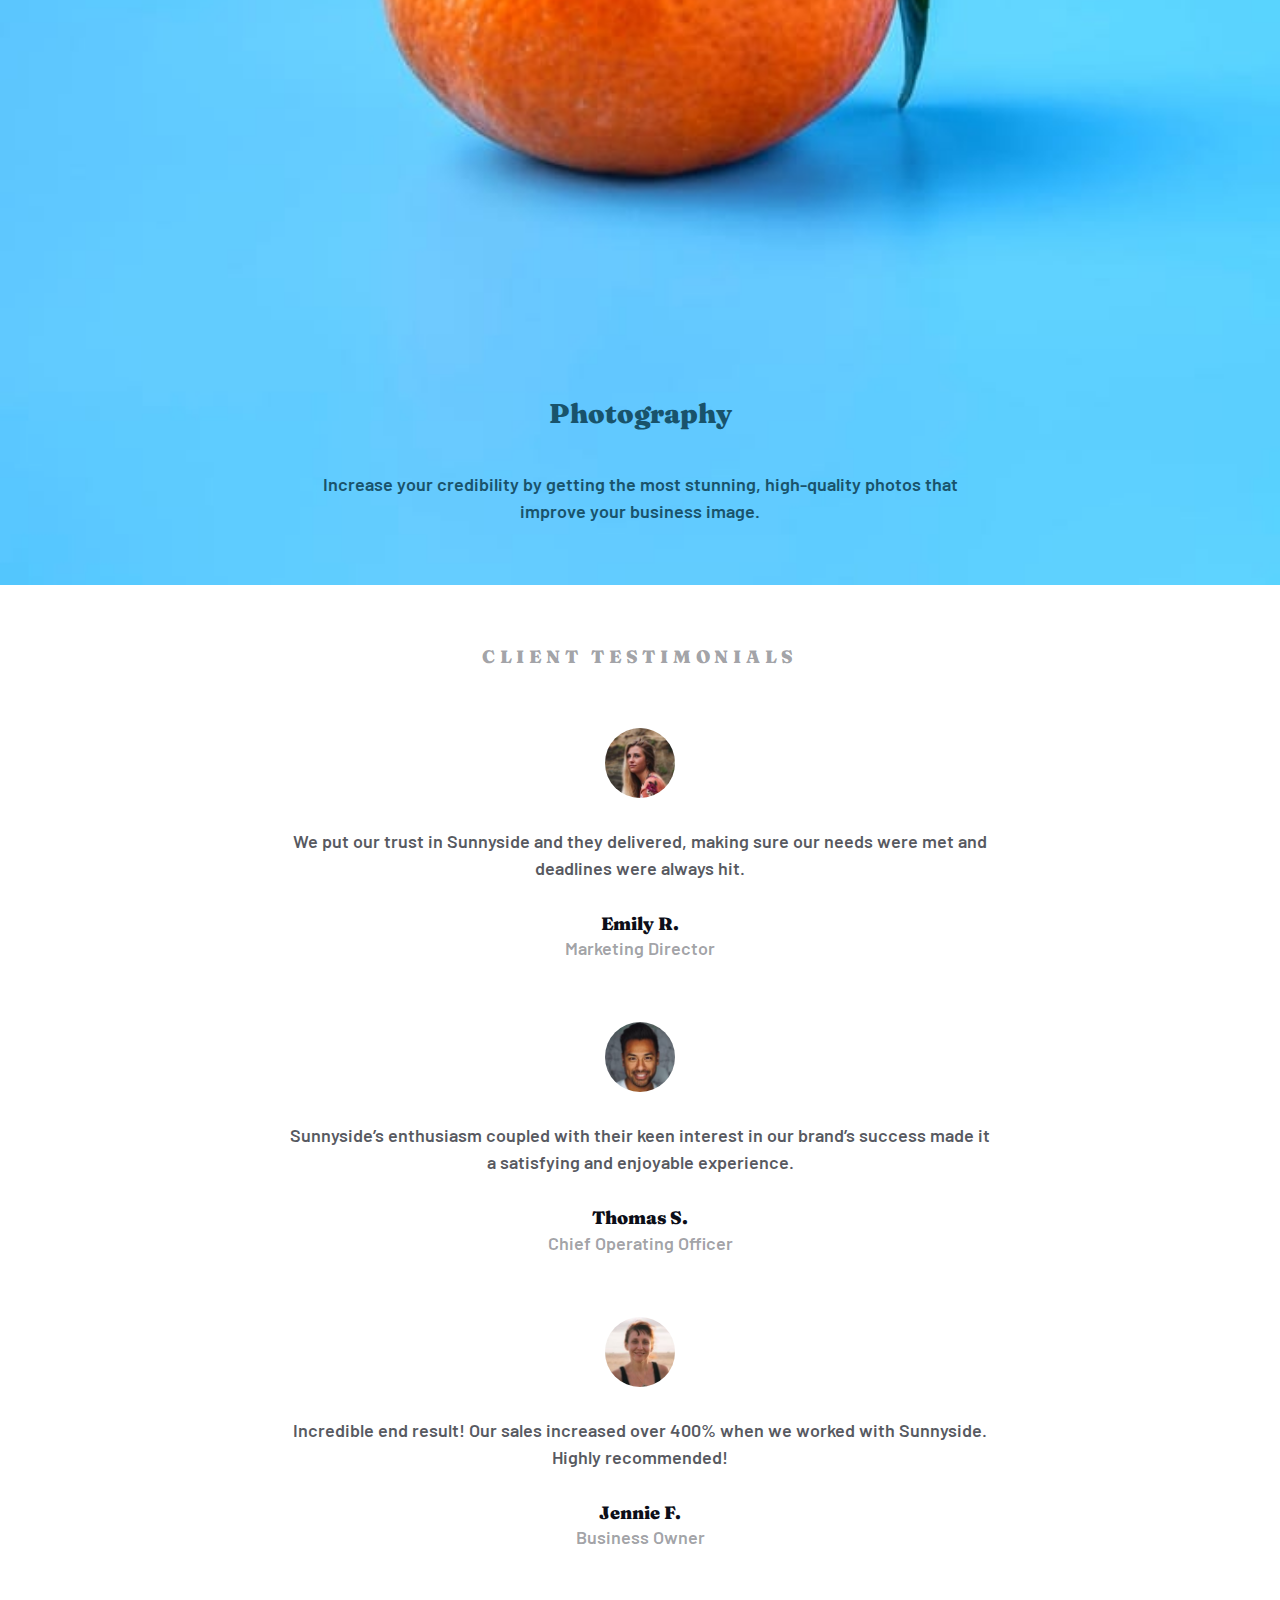
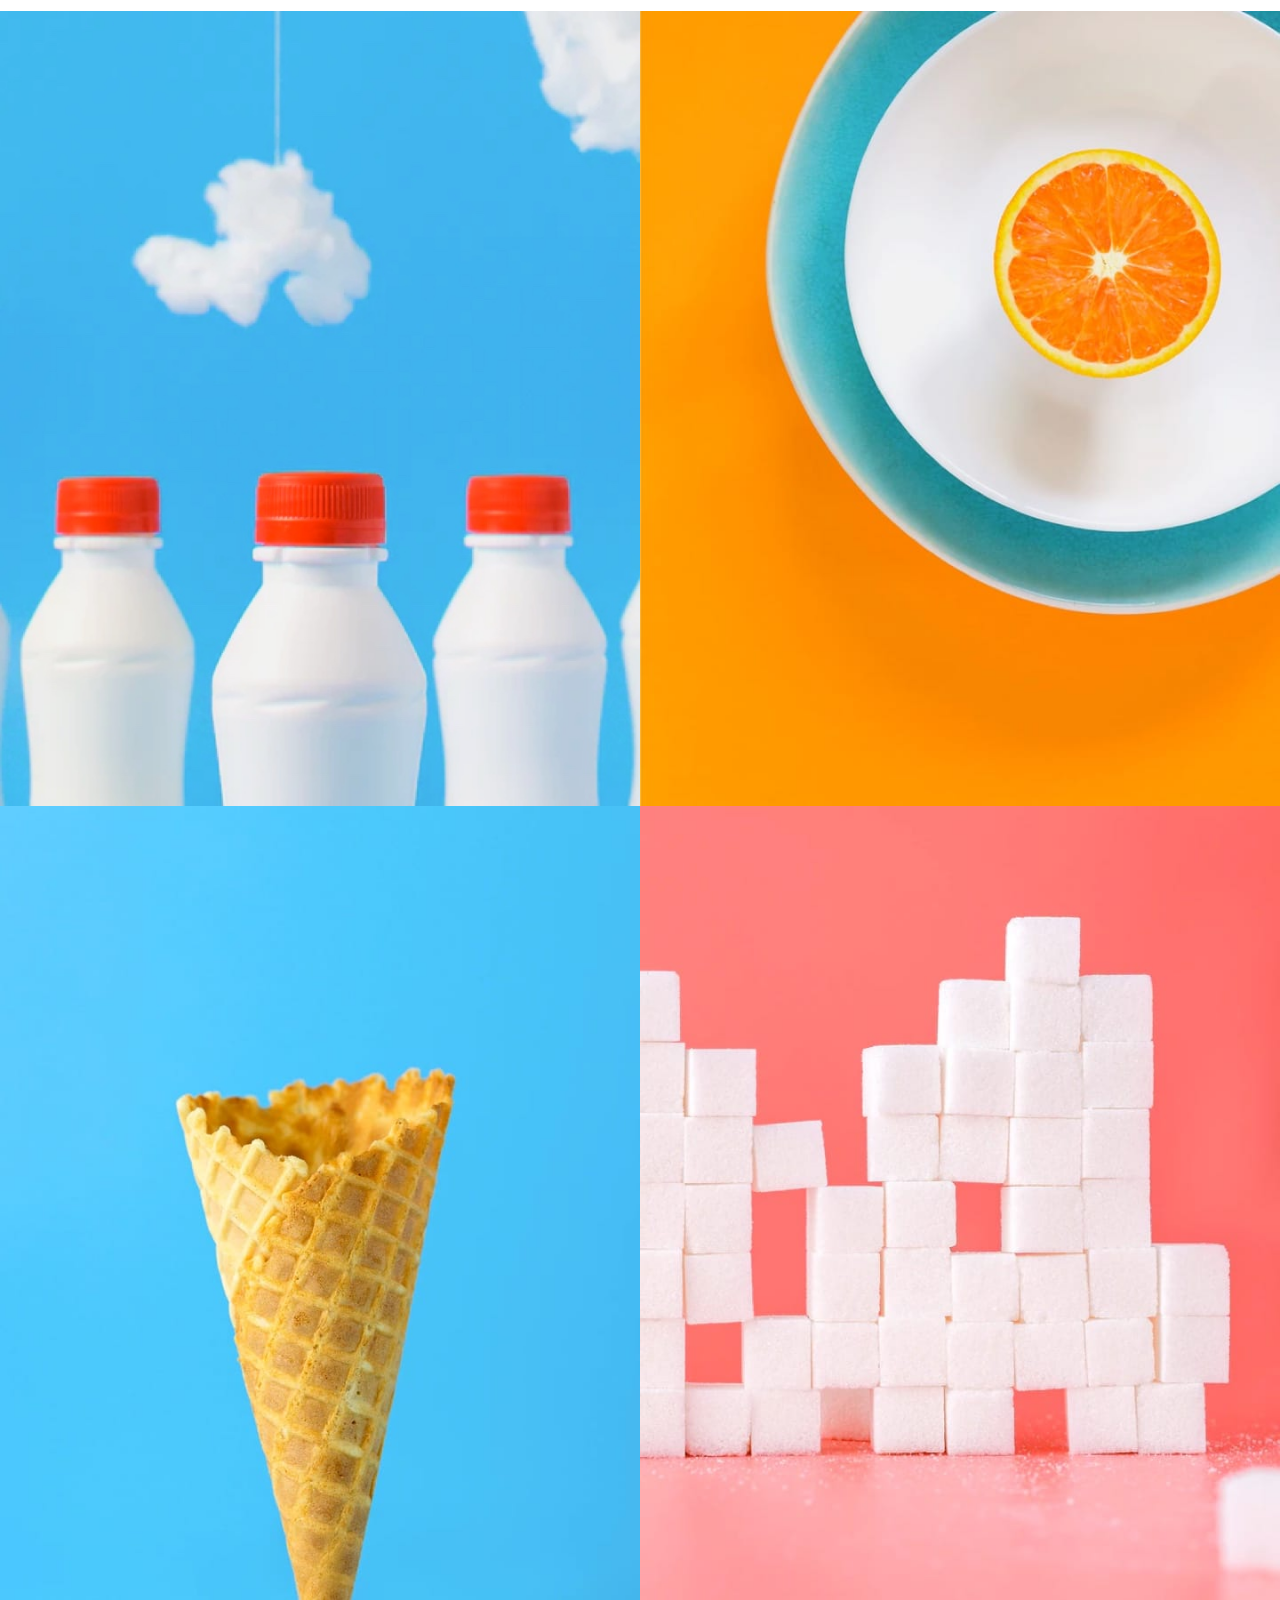
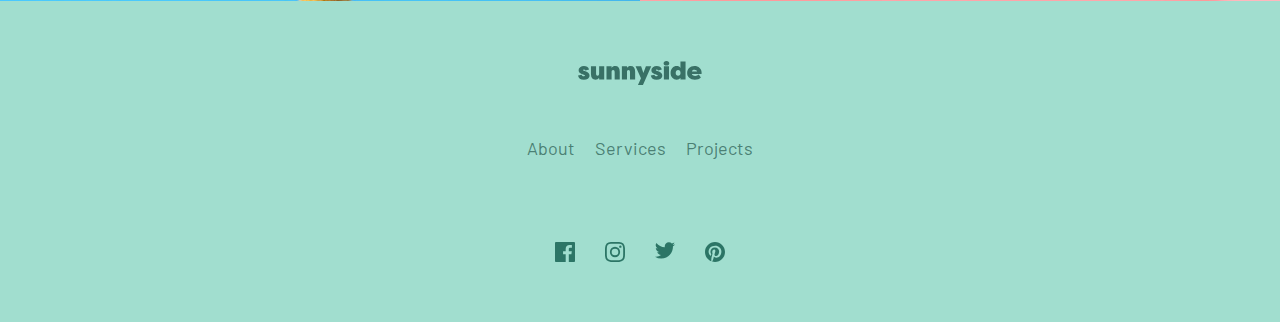
==== commit 91306cb5: "added favicon, changed media queries for images, made small cleanup and added a skip to main content" ====
--- a/index.html
+++ b/index.html
@@ -4,6 +4,10 @@
     <meta charset="UTF-8" />
     <meta http-equiv="X-UA-Compatible" content="IE=edge" />
     <meta name="viewport" content="width=device-width, initial-scale=1.0" />
+    <meta
+      name="description"
+      content="Design company specialized in photography and graphic design"
+    />
 
     <!-- GOOGLE FONTS -->
     <link rel="preconnect" href="https://fonts.googleapis.com" />
@@ -13,19 +17,21 @@
       rel="stylesheet"
     />
 
+    <!-- ICON -->
+    <link rel="icon" href="./images/favicon-32x32.png" />
+
     <!-- CSS -->
     <link rel="stylesheet" href="design.css" />
 
     <!-- JS -->
     <script defer src="./script.js"></script>
 
-    <title>DESIGN FILE</title>
+    <title>Sunnyside</title>
   </head>
   <body>
-    <!--TODO HERE PUT SKIP TO CONTENT -->
-    <!-- <div class="nav-deco"></div> -->
+    <a href="#main" class="skip-link">Skip to main content</a>
+
     <header class="bg-blue">
-      <!-- <div class="flex-media"> -->
       <!-- LOGO -->
       <div class="flex flex-row container p-top-m just-spbt">
         <div class="logo">
@@ -58,7 +64,6 @@
             <li>
               <a href="#" class="text-gray--med fs-200">Projects</a>
             </li>
-            <!--TODO special button -->
             <li>
               <a
                 href="#"
@@ -69,7 +74,6 @@
           </ul>
         </nav>
       </div>
-      <!-- </div> -->
     </header>
 
     <!--      -->
@@ -105,11 +109,11 @@
           <picture>
             <source
               srcset="./images/mobile/image-transform.jpg"
-              media="(max-width: 89.999em)"
+              media="(max-width: 62.499em)"
             />
             <source
               srcset="./images/desktop/image-transform.jpg"
-              media="(min-width: 90em)"
+              media="(min-width: 62.5em)"
             />
             <!-- Decorative images: Provide a null text alternative (alt="") when the only purpose of an image is to add visual decoration to the page, rather than to convey information that is important to understanding the page. -->
             <img src="./images/mobile/image-transform.jpg" alt="" />
@@ -133,11 +137,11 @@
           <picture>
             <source
               srcset="./images/mobile/image-stand-out.jpg"
-              media="(max-width: 89.999em)"
+              media="(max-width: 62.499em)"
             />
             <source
               srcset="./images/desktop/image-stand-out.jpg"
-              media="(min-width: 90em)"
+              media="(min-width: 62.5em)"
             />
             <img src="./images/mobile/image-stand-out.jpg" alt="" />
           </picture>
@@ -230,17 +234,21 @@
 
     <!--               -->
     <!-- IMAGE GALLERY -->
-    <!--TODO label          -->
-    <section id="image-gallery" class="image-gallery">
+    <!--               -->
+    <section
+      id="image-gallery"
+      class="image-gallery"
+      aria-label="image gallery"
+    >
       <!-- first pic -->
       <picture>
         <source
           srcset="./images/mobile/image-gallery-milkbottles.jpg"
-          media="(max-width: 89.999em)"
+          media="(max-width: 62.499em)"
         />
         <source
           srcset="./images/desktop/image-gallery-milkbottles.jpg"
-          media="(min-width: 90em)"
+          media="(min-width: 62.5em)"
         />
         <img src="./images/mobile/image-gallery-milkbottles.jpg" alt="" />
       </picture>
@@ -248,11 +256,11 @@
       <picture>
         <source
           srcset="./images/mobile/image-gallery-orange.jpg"
-          media="(max-width: 89.999em)"
+          media="(max-width: 62.499em)"
         />
         <source
           srcset="./images/desktop/image-gallery-orange.jpg"
-          media="(min-width: 90em)"
+          media="(min-width: 62.5em)"
         />
         <img src="./images/mobile/image-gallery-orange.jpg" alt="" />
       </picture>
@@ -260,11 +268,11 @@
       <picture>
         <source
           srcset="./images/mobile/image-gallery-cone.jpg"
-          media="(max-width: 89.999em)"
+          media="(max-width: 62.499em)"
         />
         <source
           srcset="./images/desktop/image-gallery-cone.jpg"
-          media="(min-width: 90em)"
+          media="(min-width: 62.5em)"
         />
         <img src="./images/mobile/image-gallery-cone.jpg" alt="" />
       </picture>
@@ -272,11 +280,11 @@
       <picture>
         <source
           srcset="./images/mobile/image-gallery-sugar-cubes.jpg"
-          media="(max-width: 89.999em)"
+          media="(max-width: 62.499em)"
         />
         <source
           srcset="./images/desktop/image-gallery-sugar-cubes.jpg"
-          media="(min-width: 90em)"
+          media="(min-width: 62.5em)"
         />
         <img src="./images/mobile/image-gallery-sugar-cubes.jpg" alt="" />
       </picture>
--- a/design.css
+++ b/design.css
@@ -418,6 +418,26 @@
 .btn-primary:hover,
 .btn-primary:focus-visible {
   background-color: hsl(41, 100%, 50%);
+}
+
+/* SKIP LINK */
+.skip-link {
+  display: inline-block;
+  position: absolute;
+  top: 0;
+  left: 0;
+  padding: 1rem 2rem;
+  border: 2px solid black;
+  background-color: hsl(var(--clr-white));
+  text-transform: uppercase;
+  letter-spacing: 1px;
+  word-spacing: 2px;
+  transform: translateY(-100%);
+  transition: transform 0.3s ease-in-out;
+}
+
+.skip-link:focus-visible {
+  transform: translateY(0%);
 }
 
 /* NAVIGATION */
@@ -556,20 +576,19 @@
   display: flex;
   flex-direction: column;
   justify-content: flex-end;
+
+  background-size: cover;
+  background-repeat: no-repeat;
 }
 
 .graphic-des-box {
   background-image: url(./images/mobile/image-graphic-design.jpg);
   background-position: top center;
-  background-size: cover;
-  background-repeat: no-repeat;
 }
 
 .photography-des-box {
   background-image: url(./images/mobile/image-photography.jpg);
   background-position: top center;
-  background-size: cover;
-  background-repeat: no-repeat;
 }
 
 /*CLIENT TESTIMONIALS*/
@@ -624,6 +643,7 @@
 
   .primary-navigation a {
     color: hsl(var(--clr-white));
+    /* color: hsl(var(--clr-dark)); */
   }
 
   .btn-primary {
@@ -634,6 +654,17 @@
   .btn-primary:hover,
   .btn-primary:focus-visible {
     background-color: hsl(var(--clr-yellow-main));
+  }
+
+  /* ARTICLE ABOUT */
+  .graphic-des-box {
+    background-image: url(./images/desktop/image-graphic-design.jpg);
+    background-position: center center;
+  }
+
+  .photography-des-box {
+    background-image: url(./images/desktop/image-photography.jpg);
+    background-position: center center;
   }
 }
 
@@ -682,14 +713,6 @@
 
   .article-about .des-box {
     width: 50%;
-  }
-
-  .graphic-des-box {
-    background-position: center center;
-  }
-
-  .photography-des-box {
-    background-position: center center;
   }
 
   /* CLIENT TESIMTONIALS */
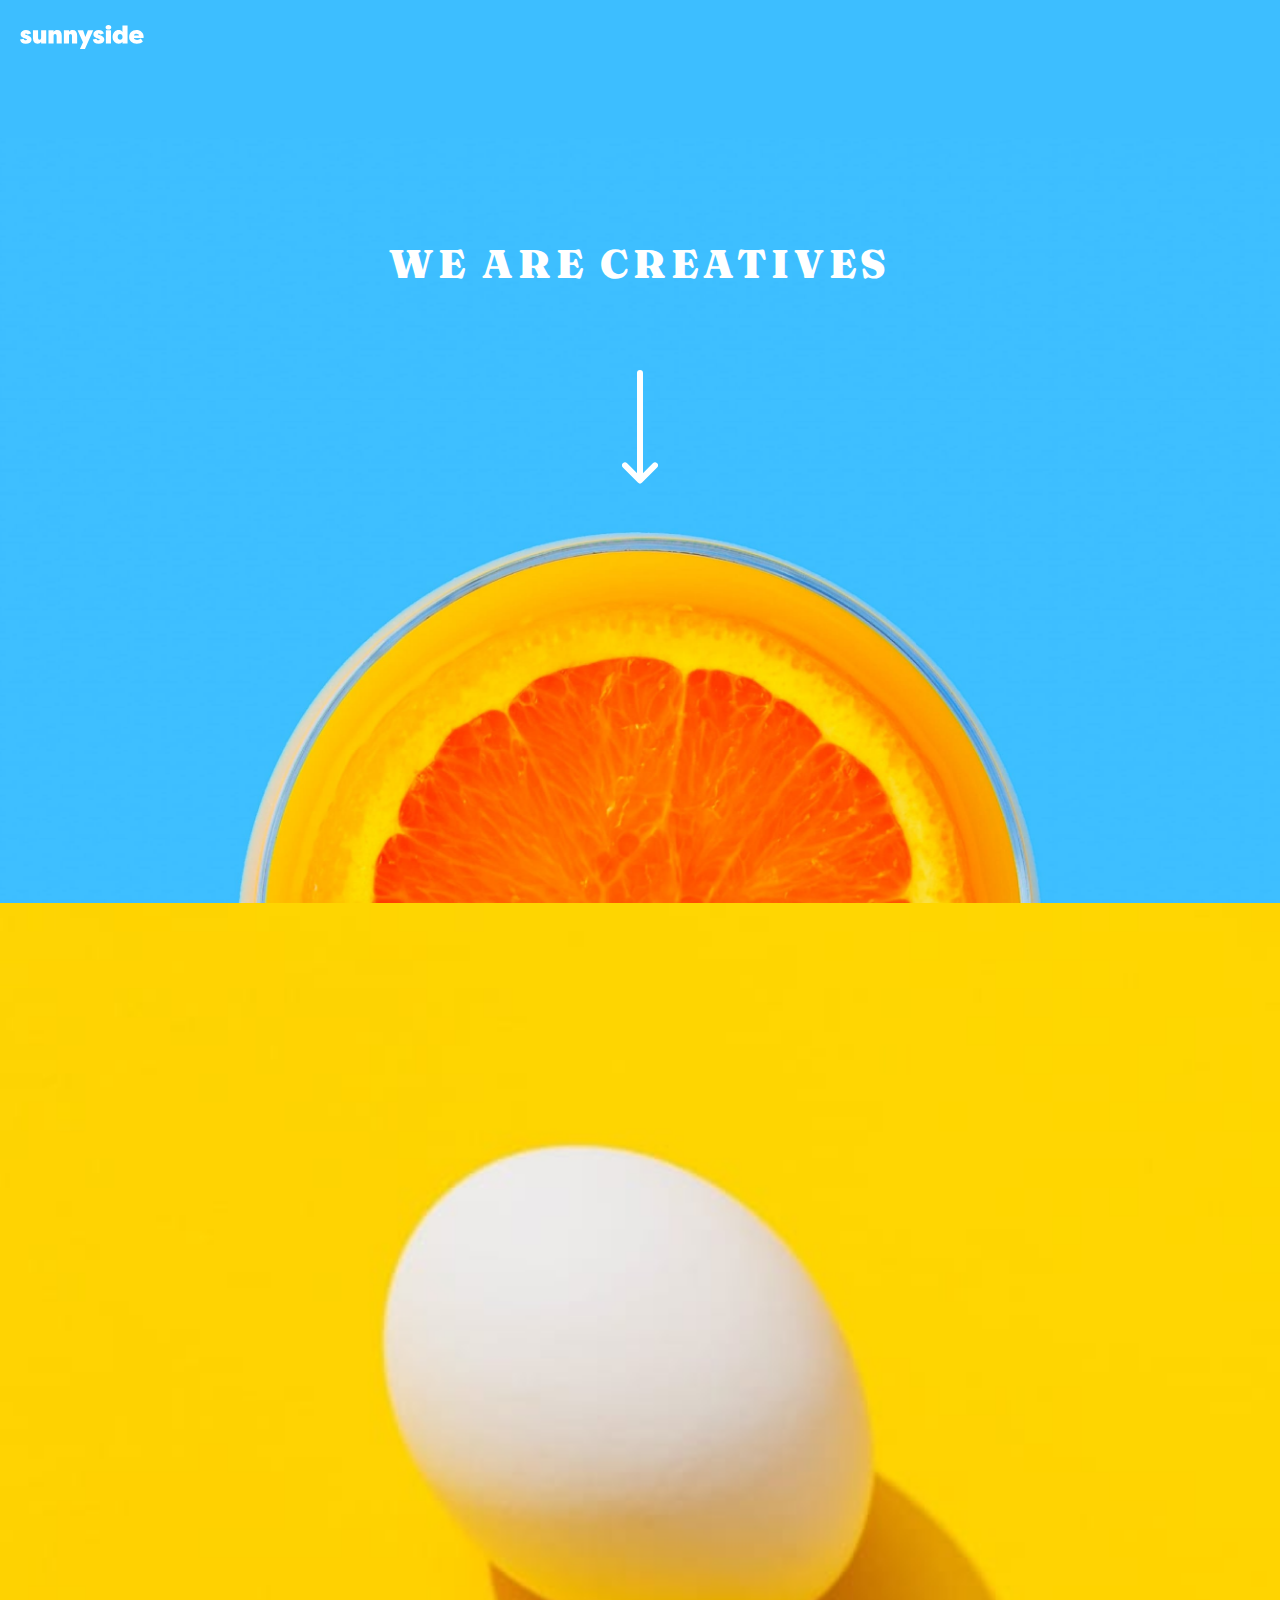
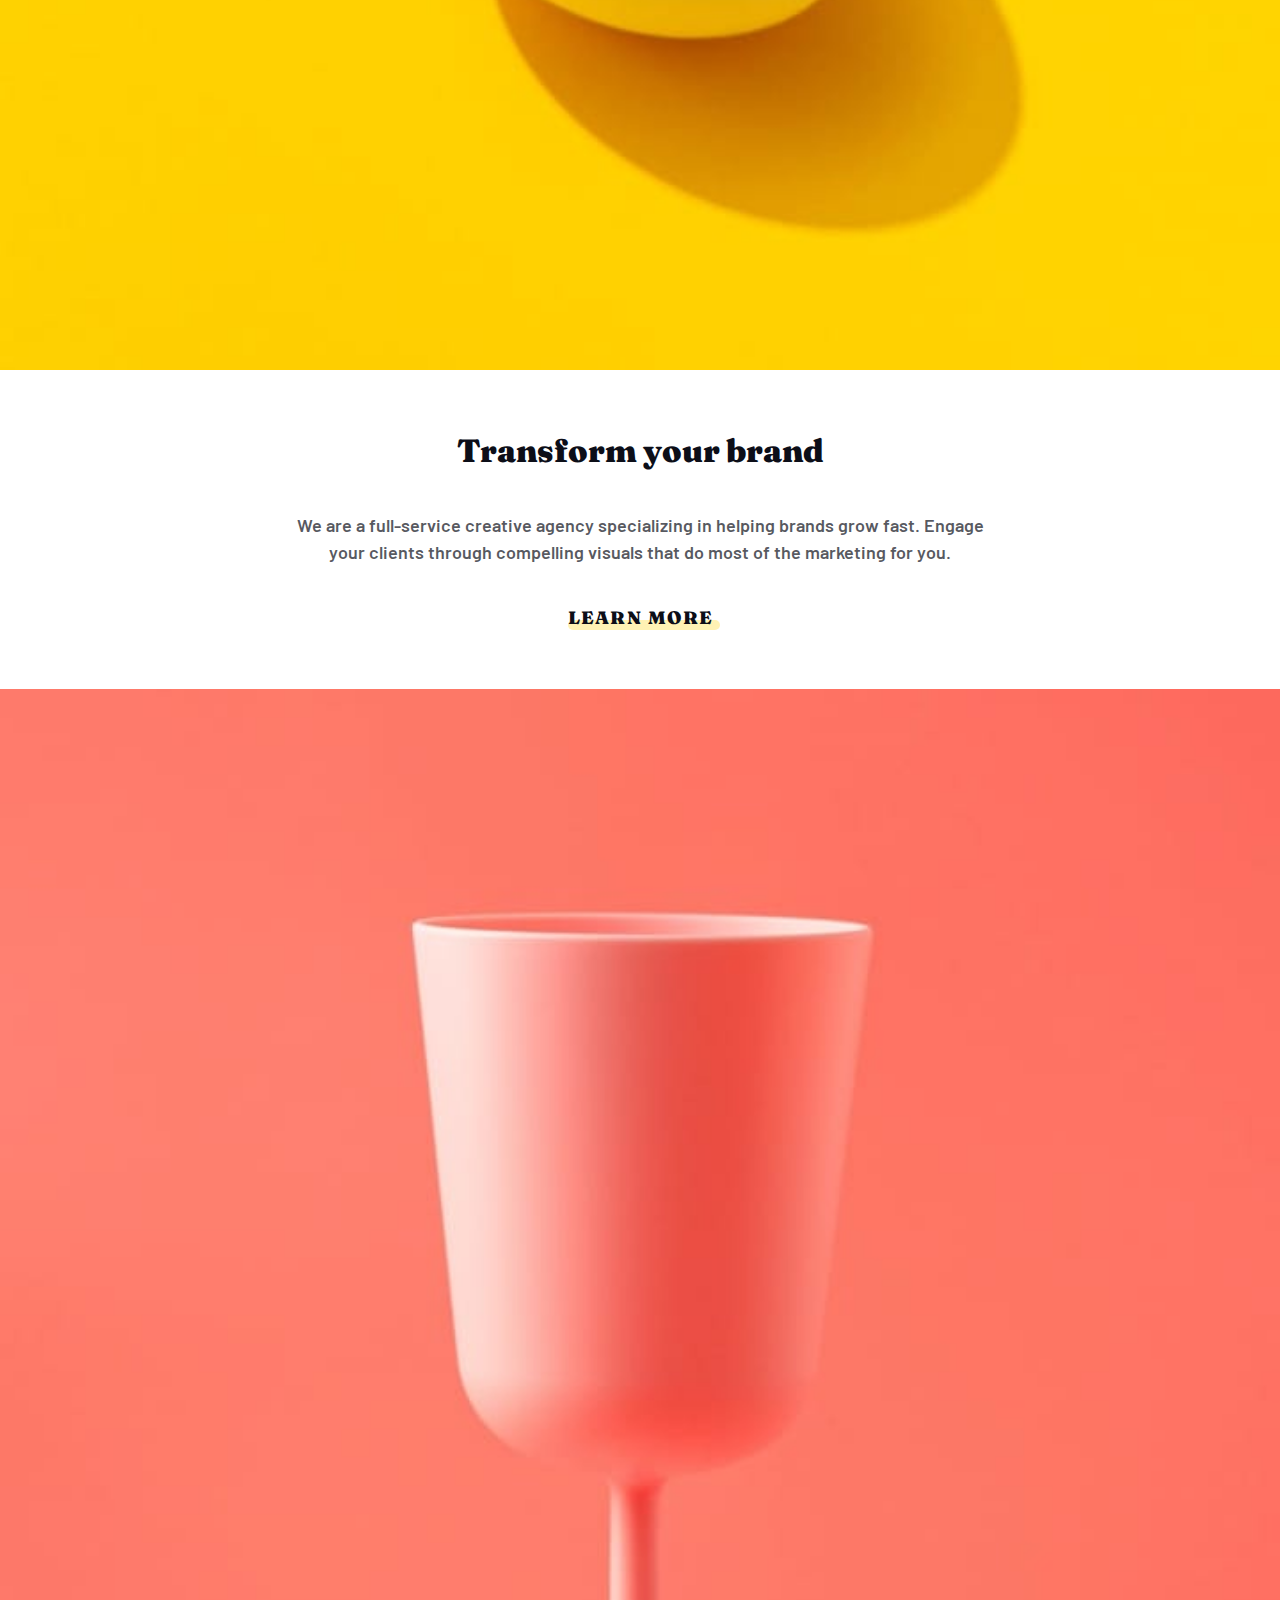
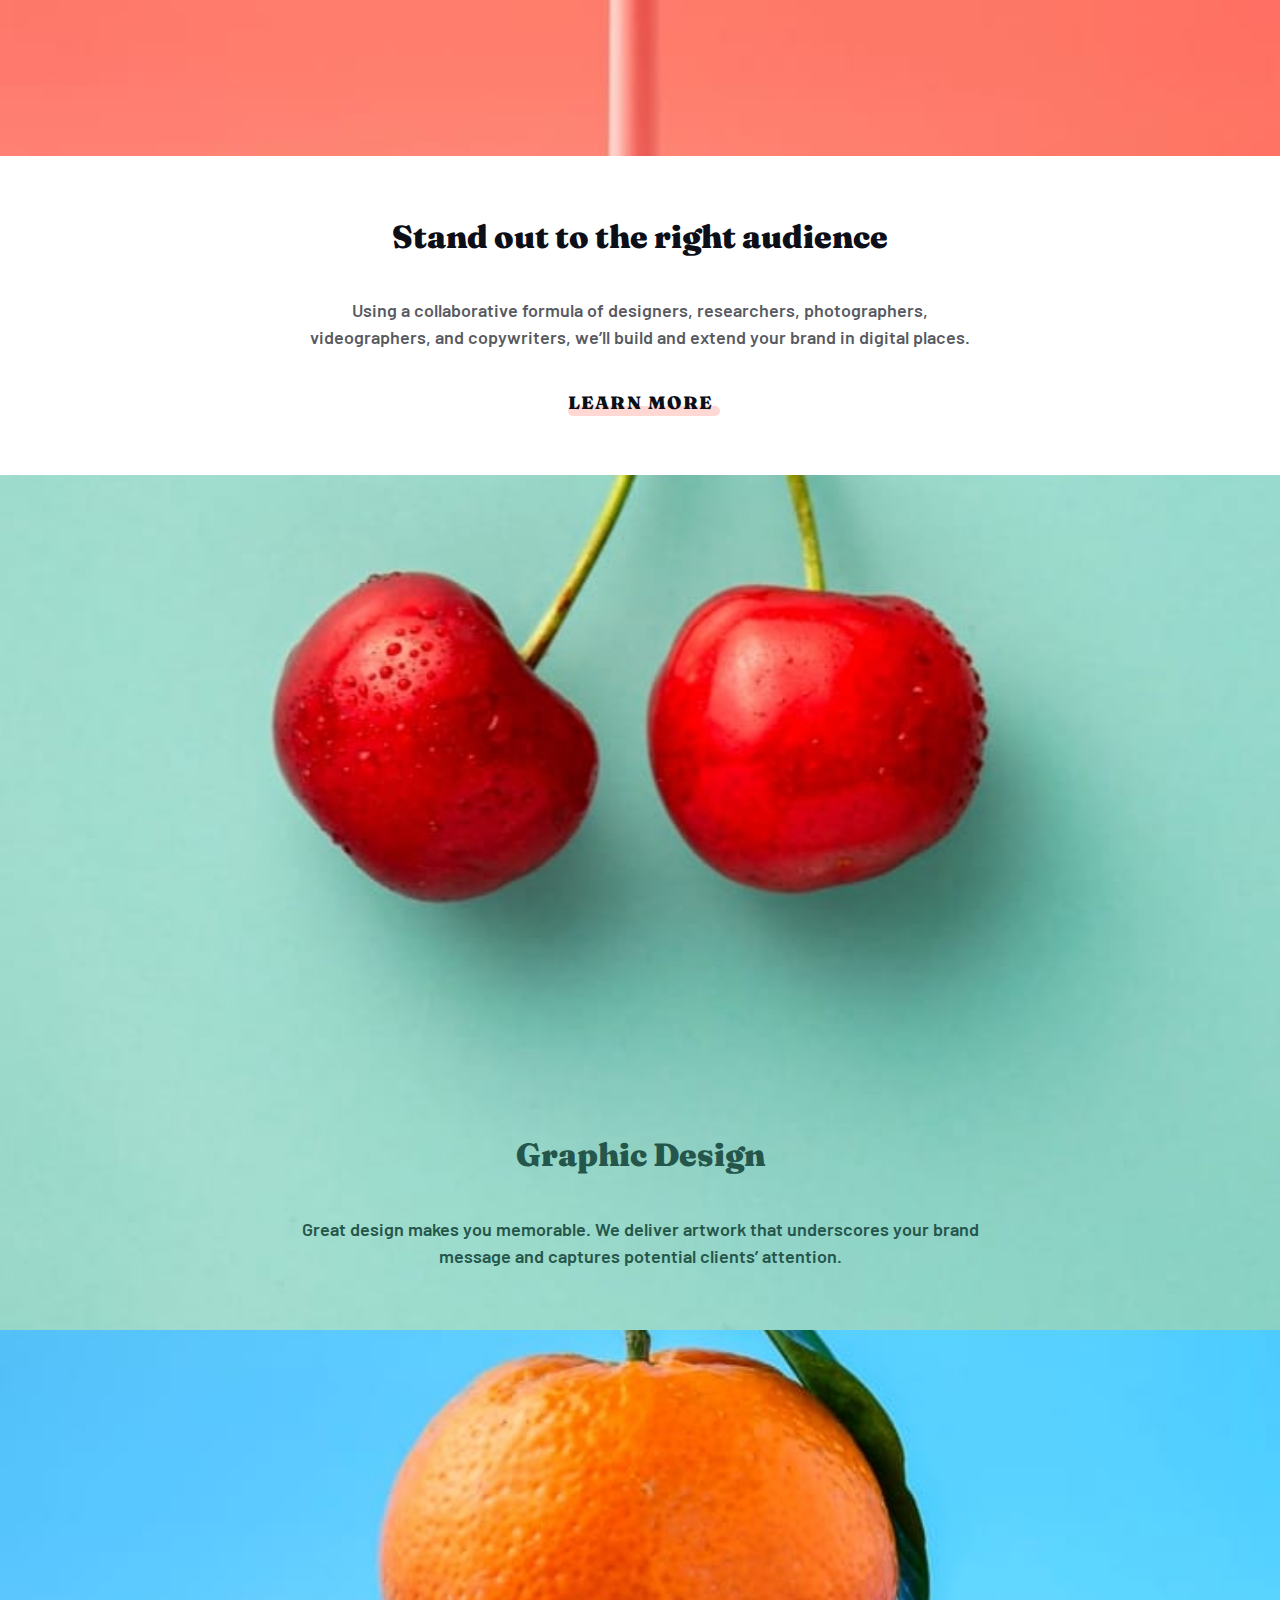
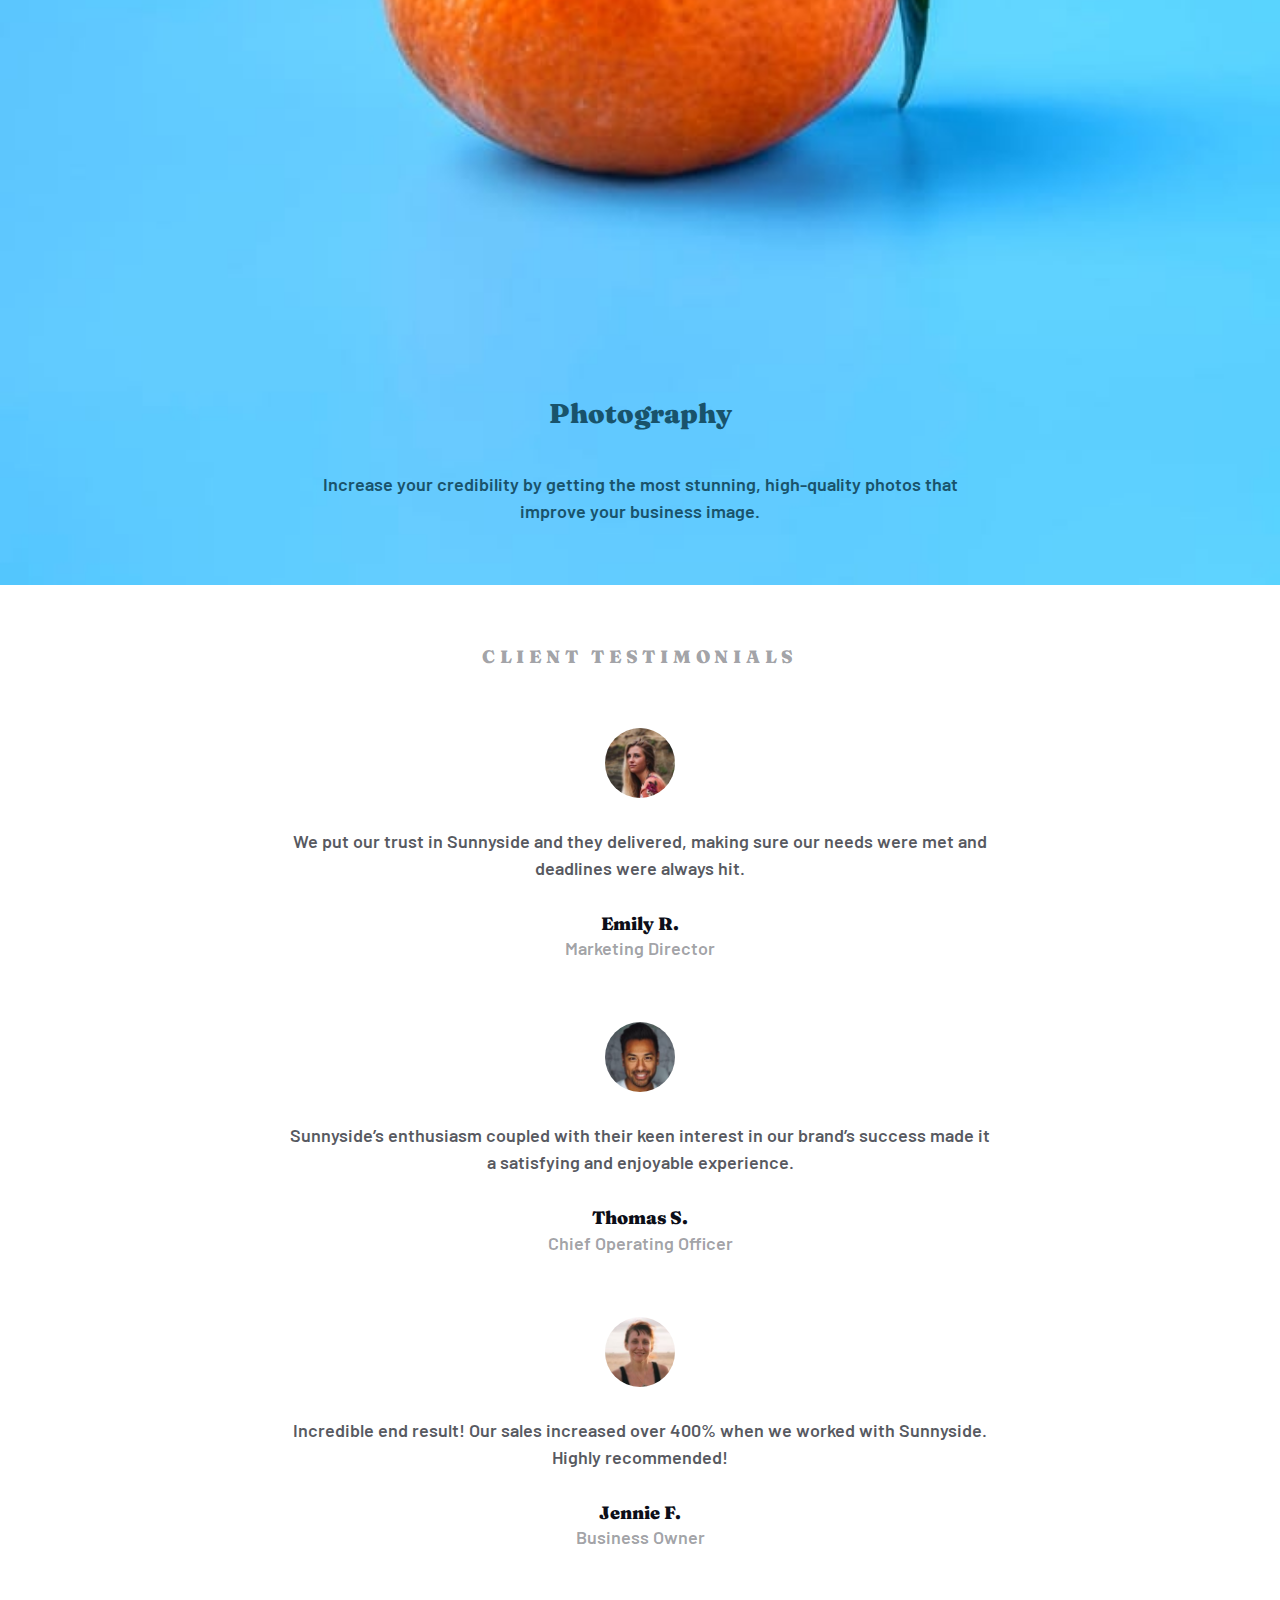
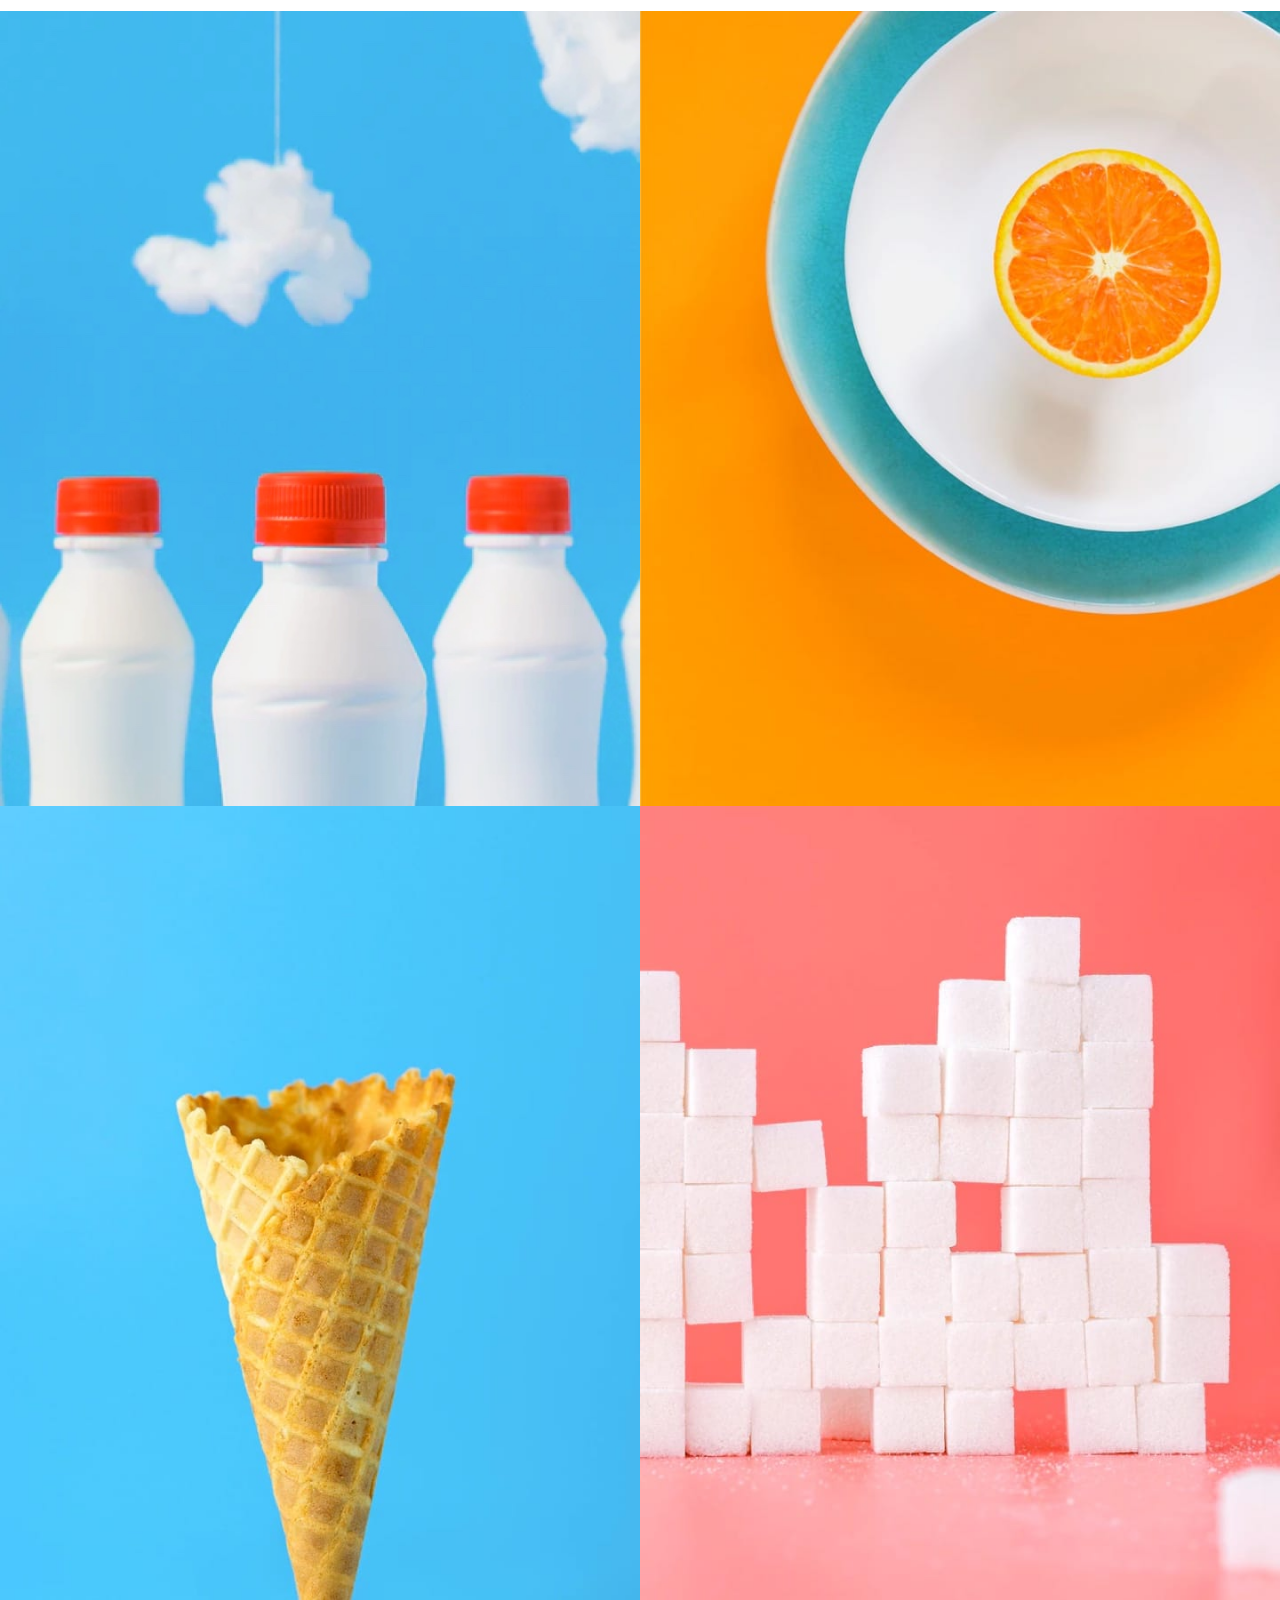
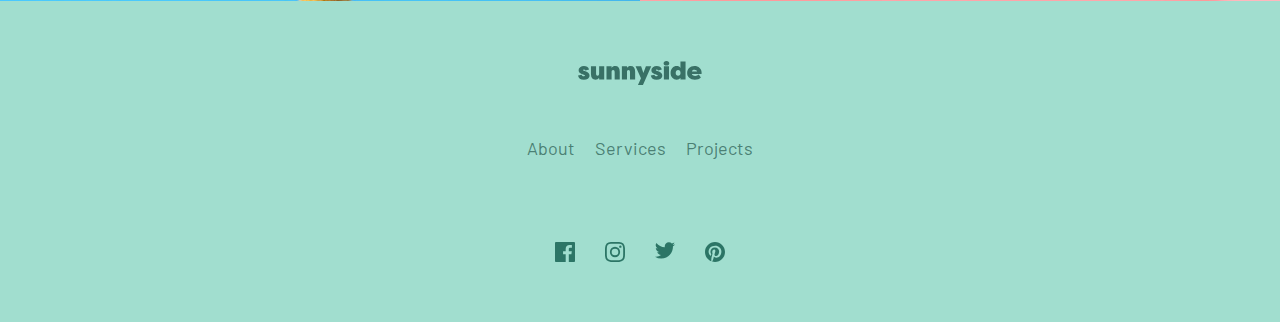
==== commit d013cc5d: "fixed navigation tabbing and the decoration element on it" ====
--- a/index.html
+++ b/index.html
@@ -39,17 +39,16 @@
         </div>
 
         <!-- MENU HAMBURGER -->
-        <button class="mobile-nav-toggle" aria-controls="primary-navigation">
-          <span class="sr-only mobile-nav-toggle__span" aria-expanded="false"
-            >Menu</span
-          >
+        <button
+          class="mobile-nav-toggle"
+          aria-controls="primary-navigation"
+          aria-expanded="false"
+        >
+          <span class="sr-only mobile-nav-toggle__span">Menu</span>
         </button>
 
         <!-- NAVIGATION -->
-        <nav>
-          <div class="nav-deco-control" data-visible="false">
-            <div class="nav-deco"></div>
-          </div>
+        <nav aria-label="Primary navigation">
           <ul
             class="primary-navigation bg-white flow"
             data-visible="false"
@@ -130,7 +129,9 @@
           </p>
           <a href="#" class="underline-link underline-link--pink ff-serif"
             >Learn more
-            <span class="sr-only"> about how we can transform your brand</span>
+            <span class="sr-only">
+              about how we can make your brand stand out</span
+            >
           </a>
         </div>
         <div class="box order--3">
@@ -147,91 +148,90 @@
           </picture>
         </div>
       </div>
+
+      <article id="article-about" class="article-about">
+        <!-- THIRD PAIR -->
+        <div class="des-box graphic-des-box">
+          <div class="box container flow flex-col-al-c">
+            <h2 class="ff-serif fs-400 text-green-dark">Graphic Design</h2>
+            <p class="text-green-dark text-container">
+              Great design makes you memorable. We deliver artwork that
+              underscores your brand message and captures potential clients’
+              attention.
+            </p>
+          </div>
+        </div>
+
+        <div class="des-box photography-des-box">
+          <div class="box container flow flex-col-al-c">
+            <h2 class="ff-serif text-blue-dark">Photography</h2>
+            <p class="text-blue-dark text-container">
+              Increase your credibility by getting the most stunning,
+              high-quality photos that improve your business image.
+            </p>
+          </div>
+        </div>
+      </article>
+
+      <article
+        id="client-testimonials"
+        class="flex flex-gap--lrg container client-testimonials"
+      >
+        <h2 class="ff-serif fs-200 letter-spacing-1 text-gray--light uppercase">
+          Client testimonials
+        </h2>
+
+        <div class="flex client-testimonials-flex flex-gap--lrg">
+          <div class="flow flow--sm flex-col-al-c flex-gap">
+            <img
+              class="client__image"
+              src="./images/image-emily.jpg"
+              alt="happy client"
+            />
+            <p class="text-gray text-container">
+              We put our trust in Sunnyside and they delivered, making sure our
+              needs were met and deadlines were always hit.
+            </p>
+            <div class="client__info">
+              <p class="ff-serif">Emily R.</p>
+              <p class="text-gray--light">Marketing Director</p>
+            </div>
+          </div>
+
+          <div class="flow flow--sm flex-col-al-c flex-gap">
+            <img
+              class="client__image"
+              src="./images/image-thomas.jpg"
+              alt="happy client"
+            />
+            <p class="text-gray text-container">
+              Sunnyside’s enthusiasm coupled with their keen interest in our
+              brand’s success made it a satisfying and enjoyable experience.
+            </p>
+            <div class="client__info">
+              <p class="ff-serif">Thomas S.</p>
+              <p class="text-gray--light">Chief Operating Officer</p>
+            </div>
+          </div>
+
+          <div class="flow flow--sm flex-col-al-c flex-gap">
+            <img
+              class="client__image"
+              src="./images/image-jennie.jpg"
+              alt="happy client"
+            />
+            <p class="text-gray text-container">
+              Incredible end result! Our sales increased over 400% when we
+              worked with Sunnyside. Highly recommended!
+            </p>
+            <div class="client__info">
+              <p class="ff-serif">Jennie F.</p>
+              <p class="text-gray--light">Business Owner</p>
+            </div>
+          </div>
+        </div>
+      </article>
     </main>
-
-    <article id="article-about" class="article-about">
-      <!-- THIRD PAIR -->
-      <div class="des-box graphic-des-box">
-        <div class="box container flow flex-col-al-c">
-          <h2 class="ff-serif fs-400 text-green-dark">Graphic Design</h2>
-          <p class="text-green-dark text-container">
-            Great design makes you memorable. We deliver artwork that
-            underscores your brand message and captures potential clients’
-            attention.
-          </p>
-        </div>
-      </div>
-
-      <div class="des-box photography-des-box">
-        <div class="box container flow flex-col-al-c">
-          <h2 class="ff-serif text-blue-dark">Photography</h2>
-          <p class="text-blue-dark text-container">
-            Increase your credibility by getting the most stunning, high-quality
-            photos that improve your business image.
-          </p>
-        </div>
-      </div>
-    </article>
-
-    <article
-      id="client-testimonials"
-      class="flex flex-gap--lrg container client-testimonials"
-    >
-      <h2 class="ff-serif fs-200 letter-spacing-1 text-gray--light uppercase">
-        Client testimonials
-      </h2>
-
-      <div class="flex client-testimonials-flex flex-gap--lrg">
-        <div class="flow flow--sm flex-col-al-c flex-gap">
-          <img
-            class="client__image"
-            src="./images/image-emily.jpg"
-            alt="happy client"
-          />
-          <p class="text-gray text-container">
-            We put our trust in Sunnyside and they delivered, making sure our
-            needs were met and deadlines were always hit.
-          </p>
-          <div class="client__info">
-            <p class="ff-serif">Emily R.</p>
-            <p class="text-gray--light">Marketing Director</p>
-          </div>
-        </div>
-
-        <div class="flow flow--sm flex-col-al-c flex-gap">
-          <img
-            class="client__image"
-            src="./images/image-thomas.jpg"
-            alt="happy client"
-          />
-          <p class="text-gray text-container">
-            Sunnyside’s enthusiasm coupled with their keen interest in our
-            brand’s success made it a satisfying and enjoyable experience.
-          </p>
-          <div class="client__info">
-            <p class="ff-serif">Thomas S.</p>
-            <p class="text-gray--light">Chief Operating Officer</p>
-          </div>
-        </div>
-
-        <div class="flow flow--sm flex-col-al-c flex-gap">
-          <img
-            class="client__image"
-            src="./images/image-jennie.jpg"
-            alt="happy client"
-          />
-          <p class="text-gray text-container">
-            Incredible end result! Our sales increased over 400% when we worked
-            with Sunnyside. Highly recommended!
-          </p>
-          <div class="client__info">
-            <p class="ff-serif">Jennie F.</p>
-            <p class="text-gray--light">Business Owner</p>
-          </div>
-        </div>
-      </div>
-    </article>
-
     <!--               -->
     <!-- IMAGE GALLERY -->
     <!--               -->
@@ -307,7 +307,7 @@
       </div>
 
       <!-- footer NAVIGATION -->
-      <nav class="flow">
+      <nav class="flow footer-navigation" aria-label="Secondary navigation">
         <ul class="flex flex-row just-spev">
           <li>
             <a href="#" class="fs-200 text-green-med">About</a>
@@ -324,22 +324,22 @@
         <ul class="flex flex-row just-cen flex-gap--m p-top-b">
           <li>
             <a href="#">
-              <img src="./images/icon-facebook.svg" alt="Facebook icon link" />
+              <img src="./images/icon-facebook.svg" alt="Facebook" />
             </a>
           </li>
           <li>
             <a href="#"
-              ><img src="./images/icon-instagram.svg" alt="instagram icon link"
+              ><img src="./images/icon-instagram.svg" alt="instagram"
             /></a>
           </li>
           <li>
             <a href="#"
-              ><img src="./images/icon-twitter.svg" alt="twitter icon link"
+              ><img src="./images/icon-twitter.svg" alt="twitter"
             /></a>
           </li>
           <li>
             <a href="#"
-              ><img src="./images/icon-pinterest.svg" alt="pinterest icon link"
+              ><img src="./images/icon-pinterest.svg" alt="pinterest"
             /></a>
           </li>
         </ul>
--- a/design.css
+++ b/design.css
@@ -395,8 +395,10 @@
   width: 105%;
   border-radius: 10px;
   background-color: var(--underline-color, red);
-  opacity: 0.3;
+  opacity: var(--opac, 0.3);
   bottom: -5%;
+  transition: all 0.3s ease-in-out;
+  transform: translateX(var(--transX, 0%));
 }
 
 .underline-link--yellow {
@@ -405,6 +407,12 @@
 
 .underline-link--pink {
   --underline-color: hsl(var(--clr-pink-main));
+}
+
+.underline-link:hover {
+  --opac: 0.5;
+  --transX: 4%;
+  transform: scale(0.98);
 }
 
 .btn-primary {
@@ -442,7 +450,8 @@
 
 /* NAVIGATION */
 .primary-navigation {
-  display: inline-block;
+  display: none;
+  opacity: 0;
 }
 
 .mobile-nav-toggle {
@@ -455,6 +464,7 @@
 
 @media (max-width: 62.499em) {
   .mobile-nav-toggle {
+    cursor: pointer;
     display: inline-block;
     position: absolute;
     right: 2rem;
@@ -466,6 +476,11 @@
     background-image: url(./images/icon-hamburger.svg);
     background-size: cover;
     background-color: transparent;
+    transition: transform 0.1s ease-in-out;
+  }
+
+  .mobile-nav-toggle:hover {
+    transform: scale(0.96);
   }
 
   .primary-navigation {
@@ -479,23 +494,17 @@
     --flow-gap: 2rem;
 
     transform: translateX(110%);
-    transition: transform 0.6s ease-in-out;
-  }
-
-  .nav-deco {
-    position: relative;
-    display: inline;
-    background-color: transparent;
-  }
-
-  .nav-deco::before {
+    transition: transform 0.1s ease-in-out;
+  }
+
+  .primary-navigation::before {
     content: "";
     position: fixed;
     z-index: 1001;
     display: inline;
 
-    top: 8.35rem;
-    right: 2rem;
+    top: -3rem;
+    left: 45%;
 
     height: 3rem;
     width: 2rem;
@@ -513,10 +522,9 @@
   .primary-navigation[data-visible="true"] {
     transform: translateX(0);
     display: inline-block;
-  }
-
-  .nav-deco-control[data-visible="true"] .nav-deco::before {
-    transform: translateX(0%);
+    opacity: 1;
+
+    animation: fadeIn 0.4s ease-in-out;
   }
 
   .btn-primary {
@@ -618,6 +626,15 @@
     hue-rotate(118deg) brightness(72%) contrast(94%);
 }
 
+.footer-navigation a:hover {
+  color: hsl(var(--clr-dark-green));
+}
+
+.footer-navigation img:hover {
+  filter: brightness(0) saturate(100%) invert(24%) sepia(14%) saturate(1338%)
+    hue-rotate(117deg) brightness(96%) contrast(93%);
+}
+
 @media (min-width: 62.5em) {
   /* BANNER */
   .banner {
@@ -732,3 +749,16 @@
     gap: 0;
   }
 }
+
+@keyframes fadeIn {
+  0% {
+    display: none;
+    opacity: 0;
+    transform: translateX(1000%);
+  }
+  100% {
+    transform: translateX(0);
+    display: inline-block;
+    opacity: 1;
+  }
+}
